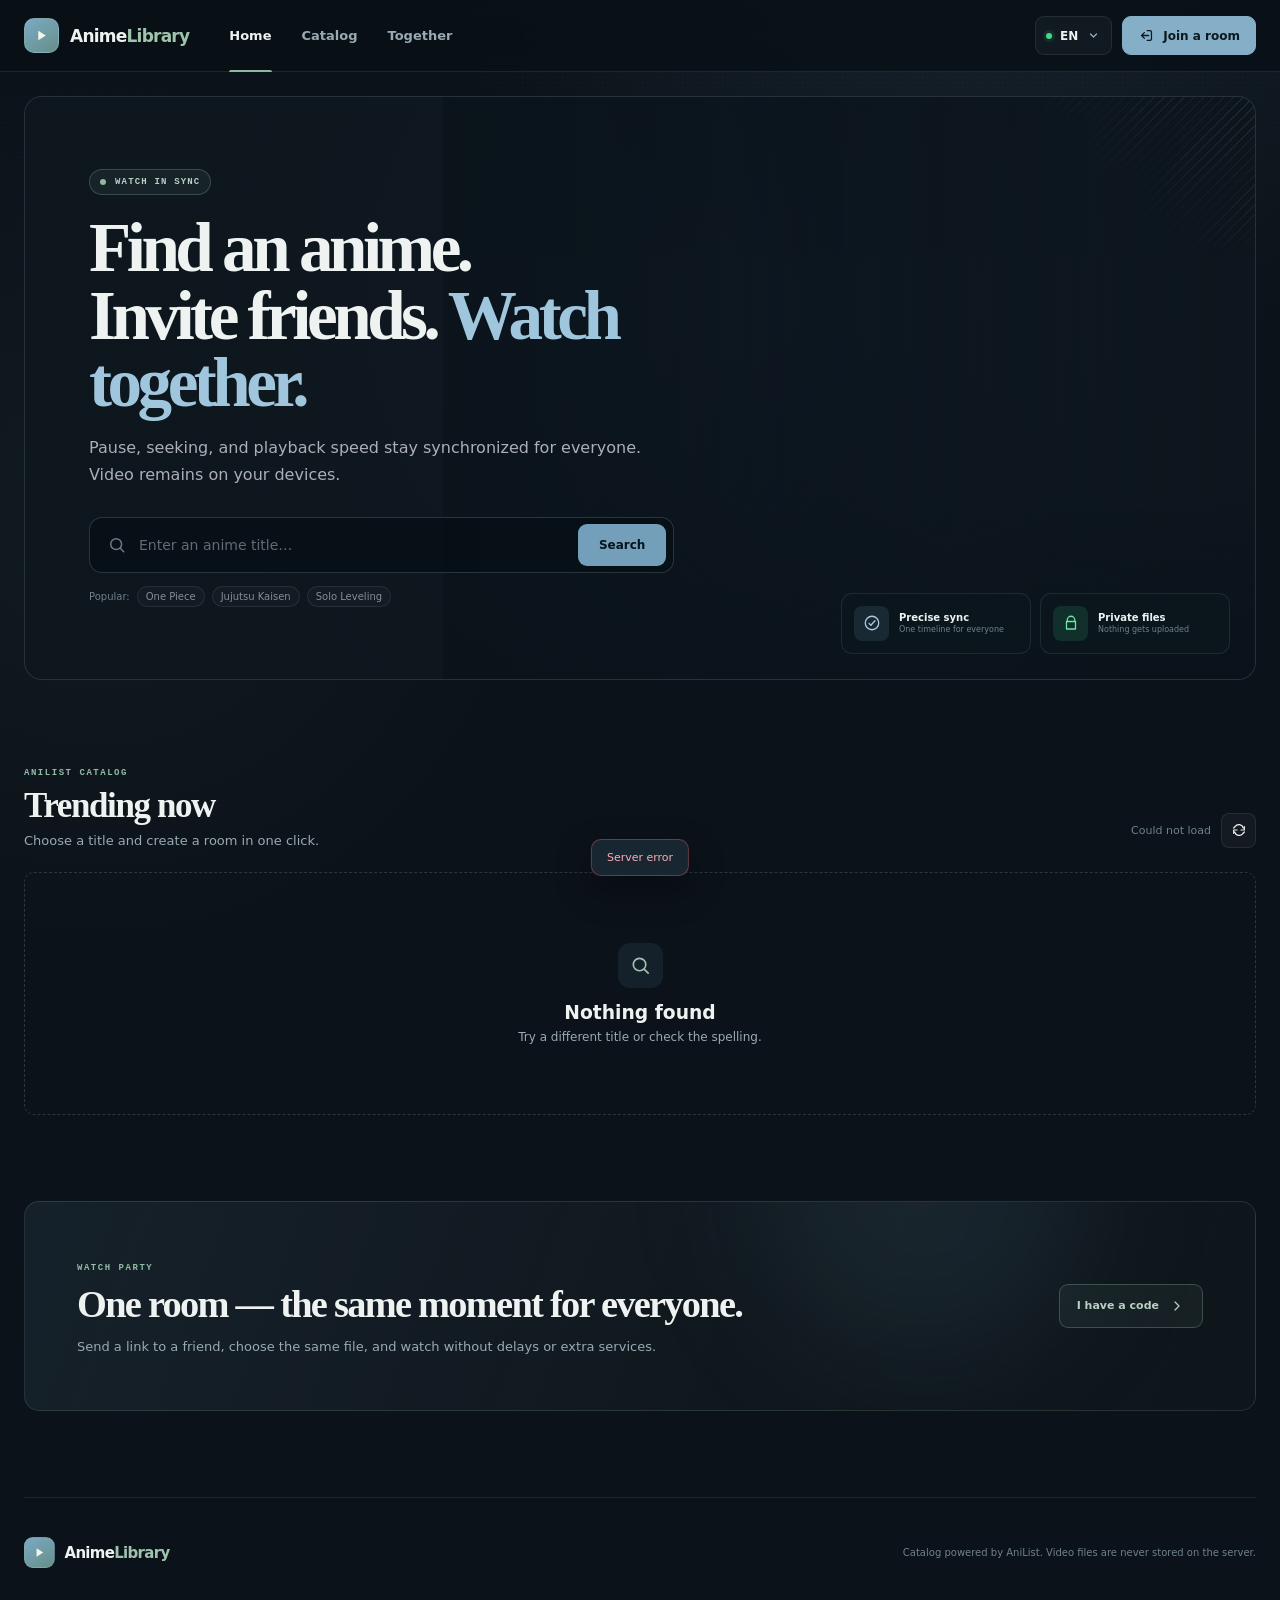
==== templates/index.html @ 529b0cfc "Refactor CSS styles and theme colors in index.html Updated theme colors and adjusted various CSS pro" ====
<!doctype html>
<html lang="uk">
  <head>
    <meta charset="utf-8">
    <meta name="viewport" content="width=device-width, initial-scale=1, viewport-fit=cover">
    <meta name="theme-color" content="#0b1219">
    <meta name="description" content="AnimeLibrary — синхронний перегляд аніме з друзями без завантаження відео на сервер.">
    <title>{{ app_name }}</title>
    <style>
      :root {
        color-scheme: dark;
        --bg: #0b1219;
        --bg-soft: #0e171f;
        --surface: #111c25;
        --surface-2: #172530;
        --surface-3: #1e303b;
        --line: rgba(201, 220, 228, .1);
        --line-strong: rgba(201, 220, 228, .18);
        --text: #eef3f1;
        --muted: #99aab3;
        --muted-2: #6f828d;
        --violet: #79a9c6;
        --violet-light: #8fb8a1;
        --green: #41d98a;
        --yellow: #d8d4ba;
        --red: #ff6675;
        --radius: 10px;
        --shadow: 0 18px 48px rgba(0, 0, 0, .46);
        font-family: Inter, ui-sans-serif, system-ui, -apple-system, BlinkMacSystemFont, "Segoe UI", sans-serif;
      }

      * { box-sizing: border-box; }
      html { scroll-behavior: smooth; }
      body {
        margin: 0;
        min-width: 320px;
        min-height: 100vh;
        overflow-x: hidden;
        background:
          radial-gradient(circle at 78% -10%, rgba(121, 169, 198, .12), transparent 31rem),
          var(--bg);
        color: var(--text);
        -webkit-font-smoothing: antialiased;
      }
      body.modal-open { overflow: hidden; }
      button, input { font: inherit; }
      button { color: inherit; cursor: pointer; }
      a { color: inherit; }
      svg { display: block; }
      [hidden] { display: none !important; }
      h1, h2, h3, .brand-word { font-family: "Trebuchet MS", "Segoe UI", sans-serif; }
      .section-kicker, .hero-badge, .player-live-label { font-family: ui-monospace, "SFMono-Regular", Consolas, monospace; }

      .page-noise {
        position: fixed;
        inset: 0;
        z-index: -1;
        pointer-events: none;
        opacity: .16;
        background-image: url("data:image/svg+xml,%3Csvg viewBox='0 0 180 180' xmlns='http://www.w3.org/2000/svg'%3E%3Cfilter id='n'%3E%3CfeTurbulence type='fractalNoise' baseFrequency='.95' numOctaves='3' stitchTiles='stitch'/%3E%3C/filter%3E%3Crect width='100%25' height='100%25' filter='url(%23n)' opacity='.12'/%3E%3C/svg%3E");
      }

      .topbar {
        position: sticky;
        top: 0;
        z-index: 50;
        height: 72px;
        border-bottom: 1px solid var(--line);
        background: rgba(7, 8, 9, .78);
        backdrop-filter: blur(24px) saturate(130%);
      }
      .topbar-inner {
        width: min(1440px, calc(100% - 48px));
        height: 100%;
        margin: 0 auto;
        display: flex;
        align-items: center;
        gap: 40px;
      }
      .brand {
        display: inline-flex;
        align-items: center;
        gap: 11px;
        flex: none;
        text-decoration: none;
      }
      .brand-mark {
        width: 35px;
        height: 35px;
        display: grid;
        place-items: center;
        border-radius: 4px 12px 4px 12px;
        background: linear-gradient(145deg, #87b2c9, #5f817c);
        color: var(--yellow);
        box-shadow: 0 7px 0 rgba(45, 79, 91, .3);
      }
      .brand-mark svg { width: 21px; height: 21px; }
      .brand-word { font-size: 17px; font-weight: 800; letter-spacing: -.045em; }
      .brand-word > span { color: var(--yellow); }
      .main-nav { display: flex; align-self: stretch; align-items: center; gap: 30px; }
      .nav-link {
        position: relative;
        height: 100%;
        display: flex;
        align-items: center;
        color: var(--muted);
        font-size: 13px;
        font-weight: 650;
        text-decoration: none;
        transition: color .2s ease;
      }
      .nav-link:hover, .nav-link.active { color: var(--text); }
      .nav-link.active::after {
        content: "";
        position: absolute;
        right: 0;
        bottom: -1px;
        left: 0;
        height: 2px;
        border-radius: 2px 2px 0 0;
        background: var(--yellow);
      }
      .header-actions { margin-left: auto; display: flex; align-items: center; gap: 10px; }
      .language-switcher { position: relative; }
      .language-button, .header-join-button {
        height: 39px;
        display: inline-flex;
        align-items: center;
        justify-content: center;
        gap: 8px;
        border: 1px solid var(--line);
        border-radius: 5px;
        background: rgba(255, 255, 255, .035);
        font-size: 12px;
        font-weight: 700;
        transition: background .2s, border-color .2s, transform .2s;
      }
      .language-button { min-width: 75px; padding: 0 10px; }
      .language-button:hover, .header-join-button:hover { background: rgba(255, 255, 255, .075); border-color: var(--line-strong); }
      .language-button > svg { width: 15px; height: 15px; color: var(--muted); }
      .language-dot { width: 6px; height: 6px; border-radius: 50%; background: var(--green); box-shadow: 0 0 0 3px rgba(65, 217, 138, .1); }
      .header-join-button { padding: 0 15px; background: var(--yellow); color: #211605; border-color: var(--yellow); }
      .header-join-button:hover { background: #e4e0c9; border-color: #e4e0c9; transform: translateY(-1px); }
      .header-join-button svg { width: 17px; height: 17px; }
      .language-menu {
        position: absolute;
        top: calc(100% + 9px);
        right: 0;
        width: 174px;
        padding: 6px;
        border: 1px solid var(--line-strong);
        border-radius: 5px 11px 5px 11px;
        background: rgba(24, 16, 18, .98);
        box-shadow: var(--shadow);
      }
      .language-menu button {
        width: 100%;
        display: flex;
        align-items: center;
        gap: 12px;
        padding: 10px;
        border: 0;
        border-radius: 8px;
        background: transparent;
        color: var(--muted);
        text-align: left;
        font-size: 12px;
      }
      .language-menu button:hover, .language-menu button.active { color: var(--text); background: rgba(255, 255, 255, .06); }
      .language-menu button span { color: var(--yellow); font-size: 10px; font-weight: 850; letter-spacing: .08em; }

      .home-main { width: min(1440px, calc(100% - 48px)); margin: 0 auto; }
      .hero-panel {
        position: relative;
        min-height: 540px;
        margin-top: 24px;
        overflow: hidden;
        display: flex;
        align-items: center;
        border: 1px solid var(--line);
        border-radius: 6px 24px 6px 24px;
        background: #101a23;
        box-shadow: none;
      }
      .hero-backdrop {
        position: absolute;
        inset: 0 0 0 34%;
        background: linear-gradient(90deg, #151011, transparent), center 28% / cover no-repeat;
        opacity: .72;
        filter: saturate(.92) contrast(1.05);
        transition: background-image .5s ease;
      }
      .hero-backdrop::after {
        content: "";
        position: absolute;
        inset: 0;
        background: linear-gradient(90deg, #101a23 0, rgba(16, 26, 35, .62) 28%, rgba(16, 26, 35, .06) 72%), linear-gradient(0deg, #101a23 0, transparent 30%);
      }
      .hero-shade { position: absolute; inset: 0; background: radial-gradient(circle at 58% 35%, transparent, rgba(5, 5, 8, .2) 68%); }
      .hero-content { position: relative; z-index: 2; width: min(735px, 58%); padding: 72px clamp(32px, 5vw, 72px); }
      .hero-badge {
        width: fit-content;
        display: flex;
        align-items: center;
        gap: 9px;
        padding: 7px 10px;
        border: 1px solid rgba(121, 169, 198, .34);
        border-radius: 999px;
        background: rgba(121, 169, 198, .1);
        color: #b7d2de;
        text-transform: uppercase;
        letter-spacing: .13em;
        font-size: 9px;
        font-weight: 800;
      }
      .pulse-dot { width: 6px; height: 6px; border-radius: 1px; background: var(--yellow); box-shadow: none; }
      .hero-content h1 {
        margin: 19px 0 18px;
        max-width: 740px;
        font-size: clamp(43px, 5.4vw, 77px);
        line-height: .98;
        letter-spacing: -.065em;
      }
      .hero-content h1 span { color: var(--yellow); }
      .hero-content > p { max-width: 620px; margin: 0 0 29px; color: #acaeb8; font-size: 16px; line-height: 1.65; }
      .hero-search {
        max-width: 650px;
        height: 56px;
        display: flex;
        align-items: center;
        gap: 12px;
        padding: 6px 7px 6px 17px;
        border: 1px solid var(--line-strong);
        border-radius: 3px 12px 3px 12px;
        background: rgba(7, 8, 11, .9);
        box-shadow: none;
      }
      .hero-search > svg { flex: none; width: 20px; height: 20px; color: #747782; }
      .hero-search input {
        flex: 1;
        min-width: 0;
        height: 100%;
        padding: 0;
        border: 0;
        outline: none;
        background: transparent;
        color: var(--text);
        font-size: 14px;
      }
      .hero-search input::placeholder { color: #666973; }
      .search-submit {
        height: 42px;
        flex: none;
        padding: 0 21px;
        border: 0;
        border-radius: 4px 9px 4px 9px;
        background: var(--violet);
        font-size: 12px;
        font-weight: 800;
        transition: background .2s, transform .2s;
      }
      .search-submit:hover { background: #8bb5cc; transform: translateY(-1px); }
      .quick-searches { display: flex; flex-wrap: wrap; align-items: center; gap: 7px; margin-top: 13px; color: var(--muted-2); font-size: 10px; }
      .quick-searches button { padding: 4px 8px; border: 1px solid var(--line); border-radius: 999px; background: rgba(255, 255, 255, .025); color: #898c97; font-size: 10px; }
      .quick-searches button:hover { border-color: rgba(143, 184, 161, .45); color: var(--yellow); }
      .hero-metrics {
        position: absolute;
        right: 25px;
        bottom: 25px;
        z-index: 3;
        display: flex;
        gap: 9px;
      }
      .metric-card {
        width: 190px;
        display: grid;
        grid-template-columns: 35px 1fr;
        column-gap: 10px;
        padding: 12px;
        border: 1px solid var(--line);
        border-radius: 4px 10px 4px 10px;
        background: rgba(12, 13, 17, .82);
        backdrop-filter: blur(18px);
      }
      .metric-icon { grid-row: 1 / 3; width: 35px; height: 35px; display: grid; place-items: center; border-radius: 10px; }
      .metric-icon svg { width: 18px; height: 18px; }
      .metric-icon.violet { color: #b7d2de; background: rgba(121, 169, 198, .14); }
      .metric-icon.green { color: #6ee7a7; background: rgba(65, 217, 138, .13); }
      .metric-card strong { align-self: end; font-size: 10px; }
      .metric-card small { align-self: start; margin-top: 2px; color: var(--muted-2); font-size: 8px; }

      .catalog-section { padding: 80px 0 86px; }
      .section-heading { display: flex; align-items: flex-end; justify-content: space-between; gap: 24px; margin-bottom: 24px; }
      .section-kicker { color: var(--yellow); text-transform: uppercase; letter-spacing: .17em; font-size: 9px; font-weight: 900; }
      .section-heading h2 { margin: 7px 0 7px; font-size: clamp(26px, 3vw, 35px); letter-spacing: -.04em; }
      .section-heading p { margin: 0; color: var(--muted); font-size: 13px; }
      .catalog-meta { display: flex; align-items: center; gap: 10px; }
      .catalog-status { color: var(--muted-2); font-size: 11px; }
      .catalog-refresh, .copy-button, .modal-close {
        display: grid;
        place-items: center;
        border: 1px solid var(--line);
        background: rgba(255, 255, 255, .035);
        transition: background .2s, border-color .2s;
      }
      .catalog-refresh { width: 35px; height: 35px; border-radius: 3px 9px 3px 9px; }
      .catalog-refresh:hover, .copy-button:hover, .modal-close:hover { background: rgba(255, 255, 255, .08); border-color: var(--line-strong); }
      .catalog-refresh svg { width: 16px; height: 16px; }
      .catalog-refresh.loading svg { animation: spin .8s linear infinite; }
      @keyframes spin { to { transform: rotate(360deg); } }

      .anime-list { display: grid; gap: 9px; }
      .anime-card {
        min-width: 0;
        min-height: 116px;
        display: grid;
        grid-template-columns: 70px minmax(0, 1fr) auto;
        align-items: center;
        gap: 16px;
        padding: 9px 12px 9px 9px;
        border: 1px solid var(--line);
        border-radius: 5px 13px 5px 13px;
        background: linear-gradient(100deg, rgba(255, 255, 255, .035), rgba(255, 255, 255, .016));
        transition: transform .2s, border-color .2s, background .2s;
      }
      .anime-card:hover { transform: translateX(3px); border-color: rgba(121, 169, 198, .42); background: linear-gradient(100deg, rgba(121, 169, 198, .075), rgba(143, 184, 161, .018)); box-shadow: inset 3px 0 0 var(--violet); }
      .anime-poster { width: 70px; height: 98px; border-radius: 3px 9px 3px 9px; object-fit: cover; background: var(--surface-2); box-shadow: 0 5px 12px rgba(0, 0, 0, .28); }
      .anime-card-main { min-width: 0; }
      .anime-title-row { display: flex; align-items: center; gap: 9px; min-width: 0; }
      .anime-title-row h3 { min-width: 0; margin: 0; overflow: hidden; color: #f1f1f4; text-overflow: ellipsis; white-space: nowrap; font-size: 14px; letter-spacing: -.02em; }
      .score-badge {
        flex: none;
        display: inline-flex;
        align-items: center;
        gap: 4px;
        padding: 4px 7px;
        border-radius: 6px;
        background: var(--yellow);
        color: #161307;
        font-size: 9px;
        font-weight: 900;
      }
      .score-badge svg { width: 9px; height: 9px; fill: currentColor; }
      .anime-native-title { margin: 4px 0 8px; overflow: hidden; color: var(--muted-2); text-overflow: ellipsis; white-space: nowrap; font-size: 10px; }
      .anime-tags { display: flex; flex-wrap: wrap; align-items: center; gap: 5px; }
      .anime-chip { padding: 4px 7px; border: 1px solid var(--line); border-radius: 6px; color: #a8aab3; background: rgba(255, 255, 255, .025); font-size: 9px; }
      .anime-status { display: inline-flex; align-items: center; gap: 5px; margin-right: 3px; font-size: 9px; font-weight: 700; }
      .anime-status::before { content: ""; width: 5px; height: 5px; border-radius: 50%; background: currentColor; box-shadow: 0 0 0 3px currentColor; opacity: .78; }
      .anime-status.finished { color: var(--green); }
      .anime-status.airing { color: #ad7cff; }
      .anime-status.upcoming { color: #69a8ff; }
      .anime-card-side { display: flex; flex-direction: column; align-items: flex-end; gap: 10px; padding-right: 5px; }
      .anime-meta { color: var(--muted-2); font-size: 10px; white-space: nowrap; }
      .create-room-button {
        min-width: 143px;
        height: 37px;
        display: inline-flex;
        align-items: center;
        justify-content: center;
        gap: 7px;
        padding: 0 14px;
        border: 1px solid rgba(121, 169, 198, .35);
        border-radius: 3px 8px 3px 8px;
        background: rgba(121, 169, 198, .1);
        color: #b7d2de;
        font-size: 10px;
        font-weight: 750;
        transition: background .2s, transform .2s;
      }
      .create-room-button:hover { background: var(--violet); color: #fff; transform: translateY(-1px); }
      .create-room-button svg { width: 14px; height: 14px; }
      .skeleton { pointer-events: none; overflow: hidden; position: relative; }
      .skeleton::after { content: ""; position: absolute; inset: 0; transform: translateX(-100%); background: linear-gradient(90deg, transparent, rgba(255, 255, 255, .05), transparent); animation: shimmer 1.4s infinite; }
      .skeleton-poster { width: 70px; height: 98px; border-radius: 9px; background: var(--surface-3); }
      .skeleton-lines { display: grid; gap: 10px; }
      .skeleton-line { width: 50%; height: 9px; border-radius: 4px; background: var(--surface-3); }
      .skeleton-line.short { width: 28%; }
      @keyframes shimmer { 100% { transform: translateX(100%); } }
      .catalog-empty { padding: 70px 20px; border: 1px dashed var(--line-strong); border-radius: var(--radius); text-align: center; }
      .empty-icon { width: 45px; height: 45px; margin: 0 auto 14px; display: grid; place-items: center; border-radius: 4px 13px 4px 13px; background: rgba(121, 169, 198, .12); color: var(--yellow); }
      .empty-icon svg { width: 23px; height: 23px; }
      .catalog-empty h3 { margin: 0 0 7px; }
      .catalog-empty p { margin: 0; color: var(--muted); font-size: 12px; }

      .together-banner {
        position: relative;
        min-height: 210px;
        overflow: hidden;
        display: flex;
        align-items: center;
        gap: 40px;
        margin-bottom: 86px;
        padding: 42px 52px;
        border: 1px solid rgba(121, 169, 198, .25);
        border-radius: 5px 22px 5px 22px;
        background: linear-gradient(110deg, rgba(121, 169, 198, .16), rgba(121, 169, 198, .025) 50%, rgba(143, 184, 161, .035));
      }
      .together-orb { position: absolute; width: 320px; height: 320px; right: 14%; top: -170px; border-radius: 50%; background: rgba(121, 169, 198, .13); filter: blur(70px); }
      .together-copy { position: relative; z-index: 1; max-width: 730px; }
      .together-copy h2 { margin: 8px 0 10px; font-size: clamp(26px, 3vw, 39px); letter-spacing: -.045em; }
      .together-copy p { margin: 0; color: var(--muted); font-size: 13px; line-height: 1.65; }
      .secondary-cta {
        position: relative;
        z-index: 1;
        height: 44px;
        margin-left: auto;
        display: inline-flex;
        align-items: center;
        gap: 10px;
        padding: 0 17px;
        border: 1px solid var(--line-strong);
        border-color: rgba(143, 184, 161, .38);
        border-radius: 3px 10px 3px 10px;
        background: rgba(143, 184, 161, .07);
        color: #b9d1c2;
        font-size: 11px;
        font-weight: 750;
      }
      .secondary-cta:hover { background: rgba(143, 184, 161, .13); }
      .secondary-cta svg { width: 16px; height: 16px; }
      .site-footer {
        width: min(1440px, calc(100% - 48px));
        min-height: 110px;
        margin: 0 auto;
        display: flex;
        align-items: center;
        gap: 24px;
        border-top: 1px solid var(--line);
      }
      .footer-brand { transform: scale(.88); transform-origin: left center; }
      .site-footer p { margin-left: auto; color: var(--muted-2); font-size: 10px; }

      .modal-backdrop {
        position: fixed;
        inset: 0;
        z-index: 100;
        display: grid;
        place-items: center;
        padding: 20px;
        background: rgba(2, 3, 5, .76);
        backdrop-filter: blur(15px);
        animation: fade-in .18s ease;
      }
      .modal-card {
        position: relative;
        width: min(530px, 100%);
        max-height: calc(100vh - 40px);
        overflow-y: auto;
        padding: 26px;
        border: 1px solid var(--line-strong);
        border-radius: 5px 18px 5px 18px;
        background: linear-gradient(145deg, #17242e, #0d171f);
        box-shadow: var(--shadow);
        animation: rise-in .2s ease;
      }
      .modal-card-small { width: min(430px, 100%); text-align: center; }
      @keyframes fade-in { from { opacity: 0; } }
      @keyframes rise-in { from { opacity: 0; transform: translateY(12px) scale(.98); } }
      .modal-close { position: absolute; top: 15px; right: 15px; z-index: 2; width: 31px; height: 31px; border-radius: 9px; color: var(--muted); font-size: 18px; }
      .modal-anime-preview { display: grid; grid-template-columns: 64px 1fr; align-items: center; gap: 15px; padding-right: 28px; }
      .modal-anime-preview img { width: 64px; height: 88px; border-radius: 9px; object-fit: cover; background: var(--surface-3); }
      .modal-anime-preview h2, .modal-card-small h2 { margin: 7px 0 5px; font-size: 22px; letter-spacing: -.035em; }
      .modal-anime-preview p, .modal-card-small > p { margin: 0; color: var(--muted); font-size: 11px; line-height: 1.6; }
      .modal-form { display: grid; gap: 14px; margin-top: 21px; text-align: left; }
      .modal-form label:not(.toggle-row) { display: grid; gap: 7px; color: #c5c6cc; font-size: 10px; font-weight: 700; }
      .modal-form input {
        width: 100%;
        height: 45px;
        min-width: 0;
        padding: 0 13px;
        border: 1px solid var(--line);
        border-radius: 10px;
        outline: 0;
        background: #0b141b;
        color: var(--text);
        font-size: 12px;
      }
      .modal-form input:focus { border-color: rgba(121, 169, 198, .7); box-shadow: 0 0 0 2px rgba(121, 169, 198, .12); }
      .toggle-row { position: relative; display: flex; align-items: center; gap: 15px; padding: 13px; border: 1px solid var(--line); border-radius: 11px; background: rgba(255, 255, 255, .02); }
      .toggle-row > span:first-child { display: grid; gap: 3px; margin-right: auto; }
      .toggle-row strong { font-size: 11px; }
      .toggle-row small { color: var(--muted-2); font-size: 9px; font-weight: 400; }
      .toggle-row input { position: absolute; opacity: 0; pointer-events: none; }
      .toggle-track { position: relative; flex: none; width: 38px; height: 22px; border-radius: 999px; background: #2a2c34; transition: background .2s; }
      .toggle-track::after { content: ""; position: absolute; top: 3px; left: 3px; width: 16px; height: 16px; border-radius: 50%; background: white; transition: transform .2s; }
      .toggle-row input:checked + .toggle-track { background: var(--violet); }
      .toggle-row input:checked + .toggle-track::after { transform: translateX(16px); }
      .modal-primary {
        height: 46px;
        display: inline-flex;
        align-items: center;
        justify-content: center;
        gap: 9px;
        border: 0;
        border-radius: 10px;
        background: var(--violet);
        color: #fff;
        font-size: 11px;
        font-weight: 800;
        transition: background .2s, transform .2s;
      }
      .modal-primary:hover { background: #8bb5cc; transform: translateY(-1px); }
      .modal-primary:disabled { cursor: wait; opacity: .6; transform: none; }
      .modal-primary svg { width: 15px; height: 15px; }
      .modal-room-icon { width: 49px; height: 49px; margin: 2px auto 14px; display: grid; place-items: center; border-radius: 4px 14px 4px 14px; background: rgba(121, 169, 198, .14); color: var(--yellow); }
      .modal-room-icon svg { width: 24px; height: 24px; }
      .code-input { text-align: center; letter-spacing: .18em; text-transform: uppercase; font-weight: 800; }

      /* Room */
      .room-page { background: radial-gradient(circle at 18% 14%, rgba(121, 169, 198, .09), transparent 28rem), var(--bg); }
      .room-topbar .topbar-inner { position: relative; }
      .room-back-link { display: inline-flex; align-items: center; gap: 7px; color: var(--muted); text-decoration: none; font-size: 11px; font-weight: 650; }
      .room-back-link:hover { color: var(--text); }
      .room-back-link svg { width: 15px; height: 15px; }
      .room-header-actions { gap: 8px; }
      .room-code-box { height: 39px; display: flex; align-items: center; gap: 10px; padding: 0 5px 0 12px; border: 1px solid var(--line); border-radius: 10px; background: rgba(255, 255, 255, .035); }
      .room-code-box > span { color: var(--muted-2); font-size: 9px; }
      .room-code-box strong { font-size: 11px; letter-spacing: .17em; }
      .copy-button { width: 29px; height: 29px; border-radius: 7px; color: var(--muted); }
      .copy-button svg { width: 14px; height: 14px; }
      .room-main {
        width: min(1440px, calc(100% - 48px));
        min-height: calc(100vh - 72px);
        margin: 0 auto;
        display: grid;
        grid-template-columns: minmax(0, 1fr) 350px;
        gap: 18px;
        padding: 22px 0 30px;
      }
      .watch-stage { min-width: 0; }
      .player-card { overflow: hidden; border: 1px solid var(--line); border-radius: 4px 15px 4px 15px; background: #091017; box-shadow: none; }
      .player-topline { height: 43px; display: flex; align-items: center; justify-content: space-between; padding: 0 13px 0 16px; border-bottom: 1px solid var(--line); }
      .player-live-label { display: flex; align-items: center; gap: 8px; color: #b3b5bd; text-transform: uppercase; letter-spacing: .14em; font-size: 8px; font-weight: 800; }
      .player-live-label > span:first-child { width: 6px; height: 6px; border-radius: 1px; background: var(--yellow); box-shadow: none; }
      .connection-badge { display: inline-flex; align-items: center; gap: 6px; padding: 6px 8px; border: 1px solid var(--line); border-radius: 999px; color: var(--muted-2); font-size: 8px; }
      .connection-badge::before { content: ""; width: 5px; height: 5px; border-radius: 50%; background: currentColor; }
      .connection-badge.connected { color: var(--green); border-color: rgba(65, 217, 138, .18); background: rgba(65, 217, 138, .06); }
      .connection-badge.error { color: var(--red); }
      .player-shell { position: relative; aspect-ratio: 16 / 9; background: #030304; }
      .player-shell video { width: 100%; height: 100%; display: block; background: #030304; }
      .file-drop {
        position: absolute;
        inset: 0;
        display: flex;
        flex-direction: column;
        align-items: center;
        justify-content: center;
        gap: 8px;
        padding: 24px;
        background: radial-gradient(circle at 50% 46%, rgba(121, 169, 198, .12), transparent 34%), linear-gradient(135deg, rgba(143, 184, 161, .018), transparent);
        color: var(--muted);
        text-align: center;
        cursor: pointer;
      }
      .file-drop:hover .upload-orb { transform: translateY(-3px); background: rgba(121, 169, 198, .23); }
      .file-drop > strong { color: var(--text); font-size: 16px; letter-spacing: -.02em; }
      .file-drop > span:not(.upload-orb):not(.file-privacy) { max-width: 430px; font-size: 10px; line-height: 1.5; }
      .file-drop input { display: none; }
      .file-drop.hidden { display: none; }
      .upload-orb { width: 55px; height: 55px; margin-bottom: 5px; display: grid; place-items: center; border: 1px solid rgba(121, 169, 198, .33); border-radius: 4px 16px 4px 16px; background: rgba(121, 169, 198, .13); color: var(--yellow); transition: .2s; }
      .upload-orb svg { width: 25px; height: 25px; }
      .file-privacy { display: inline-flex; align-items: center; gap: 6px; margin-top: 4px; color: var(--green); font-size: 8px; font-weight: 650; }
      .file-privacy > span:first-child { width: 5px; height: 5px; border-radius: 50%; background: var(--green); }
      .watch-info-card { min-height: 99px; display: flex; align-items: center; gap: 26px; margin-top: 12px; padding: 18px 20px; border: 1px solid var(--line); border-radius: 15px; background: linear-gradient(100deg, rgba(255, 255, 255, .035), rgba(255, 255, 255, .018)); }
      .watch-title-block { min-width: 0; }
      .watch-title-block h1 { margin: 6px 0 0; overflow: hidden; text-overflow: ellipsis; white-space: nowrap; font-size: clamp(19px, 2.6vw, 30px); letter-spacing: -.04em; }
      .sync-pill { margin-left: auto; display: flex; align-items: center; gap: 10px; flex: none; padding: 10px 12px; border: 1px solid rgba(65, 217, 138, .15); border-radius: 11px; background: rgba(65, 217, 138, .055); }
      .sync-icon { width: 30px; height: 30px; display: grid; place-items: center; border-radius: 9px; background: rgba(65, 217, 138, .12); color: var(--green); }
      .sync-icon svg { width: 16px; height: 16px; }
      .sync-pill > span:last-child { display: grid; gap: 2px; }
      .sync-pill strong { font-size: 9px; }
      .sync-pill small { color: var(--muted-2); font-size: 7px; }
      .file-notice { min-height: 42px; margin-top: 9px; display: flex; align-items: center; gap: 9px; padding: 9px 13px; border: 1px solid var(--line); border-radius: 11px; background: rgba(255, 255, 255, .02); color: var(--muted); font-size: 9px; }
      .file-notice svg { width: 15px; height: 15px; flex: none; color: var(--yellow); }
      .file-notice.error { color: #ff9aa4; border-color: rgba(255, 102, 117, .22); background: rgba(255, 102, 117, .05); }
      .file-notice.success { color: #83e9b1; border-color: rgba(65, 217, 138, .2); background: rgba(65, 217, 138, .05); }
      .chat-panel { min-height: 0; max-height: calc(100vh - 124px); display: flex; flex-direction: column; overflow: hidden; border: 1px solid var(--line); border-radius: 4px 15px 4px 15px; background: linear-gradient(150deg, #121e27, #0d171f); }
      .chat-heading { height: 72px; flex: none; display: flex; align-items: center; justify-content: space-between; padding: 0 17px; border-bottom: 1px solid var(--line); }
      .chat-heading h2 { margin: 5px 0 0; font-size: 16px; letter-spacing: -.025em; }
      .online-pill { display: inline-flex; align-items: center; gap: 6px; padding: 5px 8px; border-radius: 999px; background: rgba(65, 217, 138, .065); color: var(--green); font-size: 8px; font-weight: 700; }
      .online-pill > span:first-child { width: 5px; height: 5px; border-radius: 50%; background: currentColor; }
      .chat-messages { flex: 1; min-height: 260px; overflow-y: auto; padding: 17px; scrollbar-width: thin; scrollbar-color: var(--surface-3) transparent; }
      .chat-message { display: flex; flex-direction: column; align-items: flex-start; gap: 4px; margin-bottom: 15px; font-size: 11px; line-height: 1.5; }
      .chat-message strong { color: var(--violet-light); font-size: 9px; letter-spacing: .01em; }
      .chat-message > span { max-width: 90%; padding: 8px 10px; border-radius: 4px 10px 10px 10px; background: rgba(255, 255, 255, .045); overflow-wrap: anywhere; }
      .chat-message.own { align-items: flex-end; }
      .chat-message.own strong { color: var(--green); }
      .chat-message.own > span { border-radius: 10px 3px 10px 3px; background: rgba(121, 169, 198, .14); }
      .chat-message.system-message { display: block; color: var(--muted-2); text-align: center; font-size: 8px; }
      .chat-message.system-message > span { max-width: 100%; padding: 5px 8px; border-radius: 999px; background: rgba(255, 255, 255, .025); }
      .chat-form { flex: none; display: flex; gap: 7px; padding: 10px; border-top: 1px solid var(--line); }
      .chat-form input { flex: 1; min-width: 0; height: 39px; padding: 0 11px; border: 1px solid var(--line); border-radius: 3px 8px 3px 8px; outline: 0; background: #0b141b; color: var(--text); font-size: 10px; }
      .chat-form input:focus { border-color: rgba(121, 169, 198, .55); }
      .chat-send-button { width: 39px; height: 39px; flex: none; display: grid; place-items: center; border: 0; border-radius: 9px; background: var(--violet); }
      .chat-send-button:hover { background: #8bb5cc; }
      .chat-send-button svg { width: 17px; height: 17px; }
      .chat-privacy { height: 32px; flex: none; display: flex; align-items: center; justify-content: center; gap: 6px; border-top: 1px solid var(--line); color: var(--muted-2); font-size: 7px; }
      .chat-privacy svg { width: 11px; height: 11px; }

      .toast { position: fixed; left: 50%; bottom: 24px; z-index: 200; max-width: min(460px, calc(100% - 30px)); padding: 11px 15px; border: 1px solid var(--line-strong); border-radius: 3px 10px 3px 10px; background: #172630; color: var(--text); box-shadow: 0 14px 36px rgba(0, 0, 0, .4); opacity: 0; transform: translate(-50%, 14px); pointer-events: none; transition: opacity .2s, transform .2s; font-size: 11px; }
      .toast.visible { opacity: 1; transform: translate(-50%, 0); }
      .toast[data-type="error"] { color: #ffadb5; border-color: rgba(255, 102, 117, .35); }
      .toast[data-type="success"] { color: #92efbc; border-color: rgba(65, 217, 138, .3); }

      /* Moonlit manga theme: mist blue, sage green, paper-white details. */
      body {
        background:
          radial-gradient(circle at 76% -8%, rgba(121, 169, 198, .12), transparent 34rem),
          radial-gradient(circle at 8% 32%, rgba(143, 184, 161, .055), transparent 28rem),
          var(--bg);
      }
      .page-noise {
        opacity: .2;
        background-image: radial-gradient(circle, rgba(215, 229, 232, .18) 0 .7px, transparent .8px);
        background-size: 5px 5px;
        -webkit-mask-image: linear-gradient(to bottom, black, transparent 78%);
        mask-image: linear-gradient(to bottom, black, transparent 78%);
      }
      h1, h2, h3, .brand-word { font-family: Inter, ui-sans-serif, system-ui, -apple-system, "Segoe UI", sans-serif; }
      .hero-content h1, .section-heading h2, .together-copy h2, .watch-title-block h1, .modal-card h2 {
        font-family: "Palatino Linotype", "Book Antiqua", Georgia, serif;
        font-weight: 700;
      }
      .topbar { background: rgba(9, 16, 23, .82); }
      .brand-mark {
        border: 1px solid rgba(205, 225, 231, .2);
        border-radius: 10px;
        background: linear-gradient(145deg, #7baac5, #668f88);
        color: #f4f5e9;
        box-shadow: none;
      }
      .brand-word > span, .language-menu button span { color: #9fc4ad; }
      .nav-link.active::after { background: #8fb8a1; }
      .language-button, .header-join-button { border-radius: 9px; }
      .language-menu {
        border-radius: 12px;
        background: rgba(15, 26, 35, .98);
        box-shadow: 0 14px 36px rgba(0, 0, 0, .28);
      }
      .header-join-button { background: #85afc7; color: #0b1820; border-color: #85afc7; }
      .header-join-button:hover { background: #9bc1d5; border-color: #9bc1d5; }
      .hero-panel {
        border-color: rgba(194, 215, 223, .12);
        border-radius: 18px;
        background: #101a23;
        box-shadow: none;
      }
      .hero-panel::before {
        content: "";
        position: absolute;
        top: 0;
        right: 0;
        z-index: 1;
        width: 210px;
        height: 150px;
        pointer-events: none;
        opacity: .09;
        background: repeating-linear-gradient(135deg, #d9e6e8 0 1px, transparent 1px 7px);
        -webkit-mask-image: linear-gradient(225deg, black, transparent 72%);
        mask-image: linear-gradient(225deg, black, transparent 72%);
      }
      .hero-backdrop { background: linear-gradient(90deg, #101a23, transparent), center 28% / cover no-repeat; }
      .hero-backdrop::after {
        background: linear-gradient(90deg, #101a23 0, rgba(16, 26, 35, .62) 30%, rgba(16, 26, 35, .08) 75%), linear-gradient(0deg, #101a23 0, transparent 32%);
      }
      .hero-badge { border-color: rgba(143, 184, 161, .28); background: rgba(143, 184, 161, .08); color: #b8d2c1; }
      .pulse-dot { border-radius: 50%; background: #8fb8a1; }
      .hero-content h1 span { color: #9fc6dc; }
      .hero-search {
        border-color: rgba(191, 215, 224, .18);
        border-radius: 13px;
        background: rgba(8, 16, 23, .86);
        box-shadow: none;
      }
      .search-submit, .modal-primary, .chat-send-button { border-radius: 9px; background: #739fba; color: #07131a; }
      .search-submit:hover, .modal-primary:hover, .chat-send-button:hover { background: #8bb5cc; }
      .quick-searches button:hover { border-color: rgba(143, 184, 161, .42); color: #a9c9b5; }
      .metric-card { border-radius: 11px; background: rgba(12, 22, 30, .82); }
      .metric-icon { border-radius: 8px; }
      .metric-icon.violet { color: #a9cede; background: rgba(121, 169, 198, .13); }
      .section-kicker { color: #91bca3; }
      .catalog-refresh { border-radius: 8px; }
      .anime-card {
        position: relative;
        border-radius: 9px;
        background: linear-gradient(100deg, rgba(177, 207, 218, .04), rgba(143, 184, 161, .014));
      }
      .anime-card:hover {
        border-color: rgba(121, 169, 198, .32);
        background: linear-gradient(100deg, rgba(121, 169, 198, .075), rgba(143, 184, 161, .025));
        box-shadow: inset 2px 0 0 #8fb8a1;
      }
      .anime-poster { border-radius: 7px; box-shadow: 0 5px 14px rgba(0, 0, 0, .22); }
      .score-badge { border-radius: 5px; background: #d8d4ba; color: #24302d; }
      .anime-chip { border-radius: 5px; background: rgba(195, 216, 223, .025); }
      .create-room-button {
        border-color: rgba(121, 169, 198, .28);
        border-radius: 7px;
        background: rgba(121, 169, 198, .08);
        color: #b6d3e1;
      }
      .create-room-button:hover { background: #739fba; color: #07131a; }
      .empty-icon { border-radius: 12px; background: rgba(121, 169, 198, .1); color: #9fc4ad; }
      .together-banner {
        border-color: rgba(143, 184, 161, .18);
        border-radius: 15px;
        background: linear-gradient(110deg, rgba(121, 169, 198, .1), rgba(143, 184, 161, .04) 58%, rgba(216, 212, 186, .018));
      }
      .together-orb { background: rgba(121, 169, 198, .1); }
      .secondary-cta {
        border-color: rgba(143, 184, 161, .3);
        border-radius: 9px;
        background: rgba(143, 184, 161, .07);
        color: #b9d1c2;
      }
      .secondary-cta:hover { background: rgba(143, 184, 161, .12); }
      .modal-card {
        border-radius: 16px;
        background: linear-gradient(145deg, #17242e, #0d171f);
        box-shadow: 0 22px 58px rgba(0, 0, 0, .34);
      }
      .modal-form input { border-radius: 8px; background: #0b141b; }
      .modal-form input:focus { border-color: rgba(121, 169, 198, .58); box-shadow: 0 0 0 2px rgba(121, 169, 198, .09); }
      .toggle-row { border-radius: 10px; }
      .toggle-row input:checked + .toggle-track { background: #719a88; }
      .modal-room-icon { border-radius: 13px; background: rgba(121, 169, 198, .1); color: #9fc4ad; }
      .room-page { background: radial-gradient(circle at 18% 14%, rgba(121, 169, 198, .075), transparent 29rem), var(--bg); }
      .room-code-box { border-radius: 9px; }
      .player-card { border-radius: 13px; background: #091017; box-shadow: none; }
      .player-live-label > span:first-child { border-radius: 50%; background: #8fb8a1; }
      .file-drop {
        background: radial-gradient(circle at 50% 46%, rgba(121, 169, 198, .11), transparent 36%), linear-gradient(135deg, rgba(143, 184, 161, .018), transparent);
      }
      .file-drop:hover .upload-orb { background: rgba(121, 169, 198, .17); }
      .upload-orb { border-color: rgba(121, 169, 198, .24); border-radius: 14px; background: rgba(121, 169, 198, .1); color: #9fc4ad; }
      .watch-info-card { border-radius: 12px; background: linear-gradient(100deg, rgba(177, 207, 218, .035), rgba(143, 184, 161, .015)); }
      .file-notice { border-radius: 9px; }
      .file-notice svg { color: #8fb8a1; }
      .chat-panel { border-radius: 13px; background: linear-gradient(150deg, #121e27, #0b141b); }
      .chat-message strong { color: #9fc4ad; }
      .chat-message.own > span { border-radius: 10px 4px 10px 10px; background: rgba(121, 169, 198, .11); }
      .chat-form input { border-radius: 8px; background: #091219; }
      .chat-form input:focus { border-color: rgba(121, 169, 198, .45); }
      .toast { border-radius: 10px; background: #172630; box-shadow: 0 14px 34px rgba(0, 0, 0, .34); }

      @media (max-width: 1050px) {
        .main-nav { display: none; }
        .hero-content { width: 70%; }
        .hero-backdrop { left: 28%; }
        .room-main { grid-template-columns: minmax(0, 1fr) 310px; }
        .sync-pill { display: none; }
      }

      @media (max-width: 820px) {
        .topbar-inner, .home-main, .room-main, .site-footer { width: min(100% - 28px, 1440px); }
        .hero-panel { min-height: 570px; }
        .hero-backdrop { inset: 0; opacity: .36; }
        .hero-backdrop::after { background: linear-gradient(90deg, rgba(16, 26, 35, .97), rgba(16, 26, 35, .58)), linear-gradient(0deg, #101a23 0, transparent 44%); }
        .hero-content { width: 100%; }
        .hero-metrics { display: none; }
        .room-main { display: flex; flex-direction: column; }
        .chat-panel { min-height: 500px; max-height: 600px; }
        .room-back-link { display: none; }
      }

      @media (max-width: 620px) {
        .topbar { height: 64px; }
        .topbar-inner { gap: 12px; }
        .brand-word { display: none; }
        .brand-mark { width: 33px; height: 33px; }
        .language-button { min-width: 62px; }
        .header-join-button { width: 39px; padding: 0; }
        .header-join-button span { display: none; }
        .home-main { width: 100%; }
        .hero-panel { min-height: calc(100svh - 64px); margin: 0; border: 0; border-radius: 0 0 24px 24px; }
        .hero-content { padding: 68px 18px 56px; }
        .hero-content h1 { font-size: clamp(42px, 13vw, 60px); }
        .hero-content > p { font-size: 14px; }
        .hero-search { height: auto; min-height: 54px; flex-wrap: wrap; padding: 6px 7px 6px 14px; }
        .hero-search input { min-width: calc(100% - 40px); height: 40px; }
        .search-submit { width: 100%; }
        .quick-searches { display: none; }
        .catalog-section { padding: 60px 14px 68px; }
        .section-heading { align-items: flex-start; }
        .section-heading p { max-width: 280px; }
        .catalog-meta { margin-top: 18px; }
        .catalog-status { display: none; }
        .anime-card { grid-template-columns: 60px minmax(0, 1fr); min-height: 105px; gap: 12px; padding: 8px; }
        .anime-poster, .skeleton-poster { width: 60px; height: 88px; }
        .anime-title-row { align-items: flex-start; }
        .anime-title-row h3 { white-space: normal; display: -webkit-box; -webkit-line-clamp: 2; -webkit-box-orient: vertical; }
        .anime-card-side { grid-column: 2; flex-direction: row; align-items: center; justify-content: space-between; margin-top: -2px; padding: 0; }
        .create-room-button { min-width: 0; height: 31px; padding: 0 10px; }
        .create-room-button span { display: none; }
        .anime-chip:nth-of-type(n+4) { display: none; }
        .together-banner { margin: 0 14px 62px; padding: 35px 23px; align-items: flex-start; flex-direction: column; gap: 22px; }
        .secondary-cta { margin-left: 0; }
        .site-footer { min-height: 140px; flex-direction: column; align-items: flex-start; justify-content: center; }
        .site-footer .brand-word { display: inline; }
        .site-footer p { margin: 0; line-height: 1.5; }
        .room-main { width: 100%; padding: 0 0 20px; }
        .player-card { border-inline: 0; border-radius: 0 0 14px 14px; }
        .player-topline { height: 39px; }
        .watch-info-card, .file-notice { margin-inline: 12px; }
        .watch-info-card { min-height: 82px; padding: 14px; }
        .watch-title-block h1 { white-space: normal; font-size: 20px; }
        .chat-panel { margin: 0 12px; }
        .room-code-box > span { display: none; }
        .room-code-box { padding-left: 9px; }
        .room-header-actions .language-switcher { display: none; }
        .file-drop > span:not(.upload-orb):not(.file-privacy) { max-width: 280px; }
      }

      @media (prefers-reduced-motion: reduce) {
        *, *::before, *::after { scroll-behavior: auto !important; animation-duration: .01ms !important; animation-iteration-count: 1 !important; transition-duration: .01ms !important; }
      }
    </style>
  </head>
  <body data-page="home">
    <div class="page-noise" aria-hidden="true"></div>

    <header class="topbar">
      <div class="topbar-inner">
        <a class="brand" href="/" aria-label="AnimeLibrary">
          <span class="brand-mark" aria-hidden="true">
            <svg viewBox="0 0 24 24" fill="none">
              <path d="M8.3 6.5 17 12l-8.7 5.5v-11Z" fill="currentColor"/>
            </svg>
          </span>
          <span class="brand-word">Anime<span>Library</span></span>
        </a>

        <nav class="main-nav" aria-label="Primary navigation">
          <a class="nav-link active" href="/" data-i18n="navHome">Головна</a>
          <a class="nav-link" href="#catalog" data-i18n="navCatalog">Каталог</a>
          <a class="nav-link" href="#together" data-i18n="navTogether">Разом</a>
        </nav>

        <div class="header-actions">
          <div class="language-switcher">
            <button class="language-button" data-language-button type="button" aria-expanded="false">
              <span class="language-dot" aria-hidden="true"></span>
              <span data-language-label>UA</span>
              <svg viewBox="0 0 20 20" fill="none" aria-hidden="true">
                <path d="m6 8 4 4 4-4" stroke="currentColor" stroke-width="1.7" stroke-linecap="round" stroke-linejoin="round"/>
              </svg>
            </button>
            <div class="language-menu" data-language-menu hidden>
              <button type="button" data-lang="uk"><span>UA</span> Українська</button>
              <button type="button" data-lang="en"><span>EN</span> English</button>
              <button type="button" data-lang="ru"><span>RU</span> Русский</button>
            </div>
          </div>

          <button class="header-join-button" id="join-room-button" type="button">
            <svg viewBox="0 0 24 24" fill="none" aria-hidden="true">
              <path d="M9 8 5 12l4 4M5.5 12H15M13 5h4a2 2 0 0 1 2 2v10a2 2 0 0 1-2 2h-4" stroke="currentColor" stroke-width="1.8" stroke-linecap="round" stroke-linejoin="round"/>
            </svg>
            <span data-i18n="joinRoom">Увійти в кімнату</span>
          </button>
        </div>
      </div>
    </header>

    <main class="home-main">
      <section class="hero-panel">
        <div class="hero-backdrop" id="hero-backdrop" aria-hidden="true"></div>
        <div class="hero-shade" aria-hidden="true"></div>
        <div class="hero-content">
          <div class="hero-badge">
            <span class="pulse-dot"></span>
            <span data-i18n="heroBadge">Дивіться синхронно</span>
          </div>
          <h1 data-i18n-html="heroTitle">Знайди аніме.<br>Поклич друзів. <span>Дивіться разом.</span></h1>
          <p data-i18n="heroDescription">Пауза, перемотування й швидкість синхронізуються для всіх. Відео залишається на ваших пристроях.</p>

          <form class="hero-search" id="anime-search-form" role="search">
            <svg viewBox="0 0 24 24" fill="none" aria-hidden="true">
              <circle cx="11" cy="11" r="6.5" stroke="currentColor" stroke-width="1.8"/>
              <path d="m16 16 4 4" stroke="currentColor" stroke-width="1.8" stroke-linecap="round"/>
            </svg>
            <input id="anime-search" name="q" type="search" minlength="2" maxlength="100" autocomplete="off" data-i18n-placeholder="searchPlaceholder" placeholder="Введіть назву аніме…">
            <button class="search-submit" type="submit" data-i18n="search">Знайти</button>
          </form>

          <div class="quick-searches">
            <span data-i18n="popularQueries">Популярне:</span>
            <button type="button" data-search-query="One Piece">One Piece</button>
            <button type="button" data-search-query="Jujutsu Kaisen">Jujutsu Kaisen</button>
            <button type="button" data-search-query="Solo Leveling">Solo Leveling</button>
          </div>
        </div>

        <div class="hero-metrics" aria-label="Service features">
          <div class="metric-card">
            <span class="metric-icon violet">
              <svg viewBox="0 0 24 24" fill="none"><path d="M8 12.5 10.5 15 16 9M21 12a9 9 0 1 1-18 0 9 9 0 0 1 18 0Z" stroke="currentColor" stroke-width="1.7" stroke-linecap="round" stroke-linejoin="round"/></svg>
            </span>
            <strong data-i18n="metricSync">Точна синхронізація</strong>
            <small data-i18n="metricSyncText">Один таймкод для всіх</small>
          </div>
          <div class="metric-card">
            <span class="metric-icon green">
              <svg viewBox="0 0 24 24" fill="none"><path d="M7 10V8a5 5 0 0 1 10 0v2M6 10h12v10H6V10Z" stroke="currentColor" stroke-width="1.7" stroke-linejoin="round"/></svg>
            </span>
            <strong data-i18n="metricPrivate">Приватні файли</strong>
            <small data-i18n="metricPrivateText">Нічого не завантажується</small>
          </div>
        </div>
      </section>

      <section class="catalog-section" id="catalog">
        <div class="section-heading">
          <div>
            <span class="section-kicker" data-i18n="catalogKicker">Каталог AniList</span>
            <h2 id="catalog-title" data-i18n="trendingNow">У тренді зараз</h2>
            <p data-i18n="catalogSubtitle">Виберіть тайтл і створіть кімнату одним натисканням.</p>
          </div>
          <div class="catalog-meta">
            <span class="catalog-status" id="catalog-status" data-i18n="loading">Завантаження…</span>
            <button class="catalog-refresh" id="catalog-refresh" type="button" data-i18n-title="refresh" title="Оновити">
              <svg viewBox="0 0 24 24" fill="none"><path d="M20 7v5h-5M4 17v-5h5M18.5 9A7 7 0 0 0 6.2 6.7L4 9m16 6-2.2 2.3A7 7 0 0 1 5.5 15" stroke="currentColor" stroke-width="1.8" stroke-linecap="round" stroke-linejoin="round"/></svg>
            </button>
          </div>
        </div>

        <div class="anime-list" id="anime-grid" aria-live="polite"></div>

        <div class="catalog-empty" id="catalog-empty" hidden>
          <span class="empty-icon">
            <svg viewBox="0 0 24 24" fill="none"><circle cx="11" cy="11" r="6.5" stroke="currentColor" stroke-width="1.7"/><path d="m16 16 4 4" stroke="currentColor" stroke-width="1.7" stroke-linecap="round"/></svg>
          </span>
          <h3 data-i18n="nothingFound">Нічого не знайдено</h3>
          <p data-i18n="tryAnotherQuery">Спробуйте іншу назву або перевірте написання.</p>
        </div>
      </section>

      <section class="together-banner" id="together">
        <div class="together-orb" aria-hidden="true"></div>
        <div class="together-copy">
          <span class="section-kicker" data-i18n="togetherKicker">Watch Party</span>
          <h2 data-i18n="togetherTitle">Одна кімната — один момент для всіх.</h2>
          <p data-i18n="togetherDescription">Надішліть другові посилання, виберіть однаковий файл і дивіться без затримок та зайвих сервісів.</p>
        </div>
        <button class="secondary-cta" id="banner-join-button" type="button">
          <span data-i18n="haveCode">У мене є код</span>
          <svg viewBox="0 0 24 24" fill="none"><path d="m9 18 6-6-6-6" stroke="currentColor" stroke-width="1.8" stroke-linecap="round" stroke-linejoin="round"/></svg>
        </button>
      </section>
    </main>

    <footer class="site-footer">
      <a class="brand footer-brand" href="/">
        <span class="brand-mark"><svg viewBox="0 0 24 24" fill="none"><path d="M8.3 6.5 17 12l-8.7 5.5v-11Z" fill="currentColor"/></svg></span>
        <span class="brand-word">Anime<span>Library</span></span>
      </a>
      <p data-i18n="footerText">Каталог на основі AniList. Відеофайли не зберігаються на сервері.</p>
    </footer>

    <div class="modal-backdrop" id="create-room-modal" hidden>
      <section class="modal-card" role="dialog" aria-modal="true" aria-labelledby="create-room-title">
        <button class="modal-close" type="button" data-modal-close aria-label="Close">×</button>
        <div class="modal-anime-preview">
          <img id="modal-anime-poster" alt="">
          <div>
            <span class="section-kicker" data-i18n="newRoom">Нова кімната</span>
            <h2 id="create-room-title" data-i18n="createRoomTitle">Підготуємо спільний перегляд</h2>
            <p id="modal-anime-title"></p>
          </div>
        </div>
        <form class="modal-form" id="create-room-form">
          <label>
            <span data-i18n="yourName">Ваше ім’я</span>
            <input id="create-room-name" type="text" minlength="2" maxlength="40" autocomplete="nickname" required data-i18n-placeholder="namePlaceholder" placeholder="Як вас показувати в кімнаті">
          </label>
          <label>
            <span data-i18n="episode">Серія</span>
            <input id="create-room-episode" type="number" min="1" value="1" required>
          </label>
          <label class="toggle-row">
            <span>
              <strong data-i18n="sharedControls">Спільне керування</strong>
              <small data-i18n="sharedControlsText">Учасники зможуть ставити паузу й перемотувати.</small>
            </span>
            <input id="create-room-controls" type="checkbox" checked>
            <span class="toggle-track"></span>
          </label>
          <button class="modal-primary" type="submit">
            <span data-i18n="createAndContinue">Створити й продовжити</span>
            <svg viewBox="0 0 24 24" fill="none"><path d="m9 18 6-6-6-6" stroke="currentColor" stroke-width="1.8" stroke-linecap="round" stroke-linejoin="round"/></svg>
          </button>
        </form>
      </section>
    </div>

    <div class="modal-backdrop" id="join-room-modal" hidden>
      <section class="modal-card modal-card-small" role="dialog" aria-modal="true" aria-labelledby="join-room-title">
        <button class="modal-close" type="button" data-modal-close aria-label="Close">×</button>
        <span class="modal-room-icon">
          <svg viewBox="0 0 24 24" fill="none"><path d="M9 8 5 12l4 4M5.5 12H15M13 5h4a2 2 0 0 1 2 2v10a2 2 0 0 1-2 2h-4" stroke="currentColor" stroke-width="1.7" stroke-linecap="round" stroke-linejoin="round"/></svg>
        </span>
        <span class="section-kicker" data-i18n="invitation">Запрошення</span>
        <h2 id="join-room-title" data-i18n="joinRoomTitle">Увійти в кімнату</h2>
        <p data-i18n="joinRoomDescription">Вставте восьмизначний код, який надіслав власник кімнати.</p>
        <form class="modal-form" id="join-room-form">
          <label>
            <span data-i18n="roomCode">Код кімнати</span>
            <input class="code-input" id="join-room-code" type="text" minlength="8" maxlength="12" autocomplete="off" placeholder="AB12CD34" required>
          </label>
          <button class="modal-primary" type="submit" data-i18n="enterRoom">Увійти</button>
        </form>
      </section>
    </div>

    <div class="toast" id="toast" role="status" aria-live="polite"></div>
    <script>
      const page = document.body.dataset.page;
      const toast = document.querySelector("#toast");

      const translations = {
        uk: {
          navHome: "Головна", navCatalog: "Каталог", navTogether: "Разом", joinRoom: "Увійти в кімнату",
          heroBadge: "Дивіться синхронно", heroTitle: "Знайди аніме.<br>Поклич друзів. <span>Дивіться разом.</span>",
          heroDescription: "Пауза, перемотування й швидкість синхронізуються для всіх. Відео залишається на ваших пристроях.",
          searchPlaceholder: "Введіть назву аніме…", search: "Знайти", popularQueries: "Популярне:",
          metricSync: "Точна синхронізація", metricSyncText: "Один таймкод для всіх", metricPrivate: "Приватні файли", metricPrivateText: "Нічого не завантажується",
          catalogKicker: "Каталог AniList", trendingNow: "У тренді зараз", catalogSubtitle: "Виберіть тайтл і створіть кімнату одним натисканням.",
          resultsFor: "Результати: {query}", loading: "Завантаження…", loadingFailed: "Не вдалося завантажити", titlesCount: "{count} тайтлів", refresh: "Оновити",
          nothingFound: "Нічого не знайдено", tryAnotherQuery: "Спробуйте іншу назву або перевірте написання.",
          togetherKicker: "Watch Party", togetherTitle: "Одна кімната — один момент для всіх.", togetherDescription: "Надішліть другові посилання, виберіть однаковий файл і дивіться без затримок та зайвих сервісів.",
          haveCode: "У мене є код", footerText: "Каталог на основі AniList. Відеофайли не зберігаються на сервері.",
          newRoom: "Нова кімната", createRoomTitle: "Підготуємо спільний перегляд", yourName: "Ваше ім’я", namePlaceholder: "Як вас показувати в кімнаті",
          episode: "Серія", episodeShort: "{count} сер.", ongoing: "Онґоїнг", sharedControls: "Спільне керування", sharedControlsText: "Учасники зможуть ставити паузу й перемотувати.",
          createAndContinue: "Створити й продовжити", createRoom: "Створити кімнату", creating: "Створюємо…", invitation: "Запрошення", joinRoomTitle: "Увійти в кімнату",
          joinRoomDescription: "Вставте восьмизначний код, який надіслав власник кімнати.", roomCode: "Код кімнати", enterRoom: "Увійти", serverError: "Помилка сервера",
          backToCatalog: "До каталогу", copyLink: "Копіювати посилання", watchParty: "Watch Party", connecting: "Підключення…", synchronized: "Синхронізовано", reconnecting: "Перепідключення…",
          roomNotFound: "Кімнату не знайдено", chooseEpisode: "Вибрати файл серії", chooseEpisodeText: "MP4, WebM або MKV. Файл залишиться тільки на вашому пристрої.", neverUploaded: "Не завантажується на сервер",
          episodeOne: "Серія 1", episodeNumber: "Серія {count}", loadingRoom: "Завантаження кімнати…", sharedWatch: "Спільний перегляд", syncActive: "Синхронізація активна", syncActiveText: "Пауза й перемотування для всіх",
          sameFileNotice: "Усі учасники мають вибрати однаковий файл серії.", selectedInRoom: "У кімнаті вибрано: {name}", checkingFile: "Перевіряємо файл…", fileMatches: "Файл збігається: {name}", episodeReady: "серія готова",
          autoplayBlocked: "Браузер заблокував автозапуск — натисніть Play один раз.", roomCommunication: "Спілкування", roomChat: "Чат кімнати", online: "Онлайн", connectingToRoom: "Підключаємося до кімнати…",
          messagePlaceholder: "Написати повідомлення…", send: "Надіслати", privateRoom: "Приватна кімната за посиланням", almostReady: "Майже готово", introduceYourself: "Як вас показувати в кімнаті?",
          introduceText: "Це ім’я бачитимуть інші учасники в чаті.", joinWatch: "Приєднатися до перегляду", connectedMessage: "Ви підключилися до кімнати.", memberJoined: "{name} приєднався(-лась).", memberLeft: "{name} вийшов(-ла).",
          linkCopied: "Посилання скопійовано", copiedCode: "Код скопійовано", finished: "Завершено", airing: "Виходить", upcoming: "Анонсовано", hiatus: "Призупинено", cancelled: "Скасовано", unknown: "Статус невідомий",
        },
        en: {
          navHome: "Home", navCatalog: "Catalog", navTogether: "Together", joinRoom: "Join a room",
          heroBadge: "Watch in sync", heroTitle: "Find an anime.<br>Invite friends. <span>Watch together.</span>",
          heroDescription: "Pause, seeking, and playback speed stay synchronized for everyone. Video remains on your devices.",
          searchPlaceholder: "Enter an anime title…", search: "Search", popularQueries: "Popular:",
          metricSync: "Precise sync", metricSyncText: "One timeline for everyone", metricPrivate: "Private files", metricPrivateText: "Nothing gets uploaded",
          catalogKicker: "AniList catalog", trendingNow: "Trending now", catalogSubtitle: "Choose a title and create a room in one click.",
          resultsFor: "Results: {query}", loading: "Loading…", loadingFailed: "Could not load", titlesCount: "{count} titles", refresh: "Refresh",
          nothingFound: "Nothing found", tryAnotherQuery: "Try a different title or check the spelling.",
          togetherKicker: "Watch Party", togetherTitle: "One room — the same moment for everyone.", togetherDescription: "Send a link to a friend, choose the same file, and watch without delays or extra services.",
          haveCode: "I have a code", footerText: "Catalog powered by AniList. Video files are never stored on the server.",
          newRoom: "New room", createRoomTitle: "Set up a watch party", yourName: "Your name", namePlaceholder: "How others will see you",
          episode: "Episode", episodeShort: "{count} eps.", ongoing: "Ongoing", sharedControls: "Shared controls", sharedControlsText: "Members can pause and seek.",
          createAndContinue: "Create and continue", createRoom: "Create room", creating: "Creating…", invitation: "Invitation", joinRoomTitle: "Join a room",
          joinRoomDescription: "Enter the eight-character code sent by the room owner.", roomCode: "Room code", enterRoom: "Join", serverError: "Server error",
          backToCatalog: "Back to catalog", copyLink: "Copy link", watchParty: "Watch Party", connecting: "Connecting…", synchronized: "Synchronized", reconnecting: "Reconnecting…",
          roomNotFound: "Room not found", chooseEpisode: "Choose episode file", chooseEpisodeText: "MP4, WebM, or MKV. The file stays only on your device.", neverUploaded: "Never uploaded to the server",
          episodeOne: "Episode 1", episodeNumber: "Episode {count}", loadingRoom: "Loading room…", sharedWatch: "Watch together", syncActive: "Sync is active", syncActiveText: "Pause and seeking for everyone",
          sameFileNotice: "All members must choose the same episode file.", selectedInRoom: "Selected in this room: {name}", checkingFile: "Checking file…", fileMatches: "File matches: {name}", episodeReady: "episode ready",
          autoplayBlocked: "Your browser blocked autoplay — press Play once.", roomCommunication: "Conversation", roomChat: "Room chat", online: "Online", connectingToRoom: "Connecting to the room…",
          messagePlaceholder: "Write a message…", send: "Send", privateRoom: "Private link-only room", almostReady: "Almost ready", introduceYourself: "What should we call you?",
          introduceText: "Other members will see this name in chat.", joinWatch: "Join the watch party", connectedMessage: "You joined the room.", memberJoined: "{name} joined.", memberLeft: "{name} left.",
          linkCopied: "Link copied", copiedCode: "Code copied", finished: "Finished", airing: "Releasing", upcoming: "Upcoming", hiatus: "On hiatus", cancelled: "Cancelled", unknown: "Unknown status",
        },
        ru: {
          navHome: "Главная", navCatalog: "Каталог", navTogether: "Вместе", joinRoom: "Войти в комнату",
          heroBadge: "Смотрите синхронно", heroTitle: "Найди аниме.<br>Позови друзей. <span>Смотрите вместе.</span>",
          heroDescription: "Пауза, перемотка и скорость синхронизируются для всех. Видео остаётся на ваших устройствах.",
          searchPlaceholder: "Введите название аниме…", search: "Найти", popularQueries: "Популярное:",
          metricSync: "Точная синхронизация", metricSyncText: "Один таймкод для всех", metricPrivate: "Приватные файлы", metricPrivateText: "Ничего не загружается",
          catalogKicker: "Каталог AniList", trendingNow: "Сейчас в тренде", catalogSubtitle: "Выберите тайтл и создайте комнату одним нажатием.",
          resultsFor: "Результаты: {query}", loading: "Загрузка…", loadingFailed: "Не удалось загрузить", titlesCount: "{count} тайтлов", refresh: "Обновить",
          nothingFound: "Ничего не найдено", tryAnotherQuery: "Попробуйте другое название или проверьте написание.",
          togetherKicker: "Watch Party", togetherTitle: "Одна комната — один момент для всех.", togetherDescription: "Отправьте другу ссылку, выберите одинаковый файл и смотрите без задержек и лишних сервисов.",
          haveCode: "У меня есть код", footerText: "Каталог на основе AniList. Видеофайлы не хранятся на сервере.",
          newRoom: "Новая комната", createRoomTitle: "Подготовим совместный просмотр", yourName: "Ваше имя", namePlaceholder: "Как вас показывать в комнате",
          episode: "Серия", episodeShort: "{count} сер.", ongoing: "Онгоинг", sharedControls: "Общее управление", sharedControlsText: "Участники смогут ставить паузу и перематывать.",
          createAndContinue: "Создать и продолжить", createRoom: "Создать комнату", creating: "Создаём…", invitation: "Приглашение", joinRoomTitle: "Войти в комнату",
          joinRoomDescription: "Введите восьмизначный код, который прислал владелец комнаты.", roomCode: "Код комнаты", enterRoom: "Войти", serverError: "Ошибка сервера",
          backToCatalog: "К каталогу", copyLink: "Копировать ссылку", watchParty: "Watch Party", connecting: "Подключение…", synchronized: "Синхронизировано", reconnecting: "Переподключение…",
          roomNotFound: "Комната не найдена", chooseEpisode: "Выбрать файл серии", chooseEpisodeText: "MP4, WebM или MKV. Файл останется только на вашем устройстве.", neverUploaded: "Не загружается на сервер",
          episodeOne: "Серия 1", episodeNumber: "Серия {count}", loadingRoom: "Загрузка комнаты…", sharedWatch: "Совместный просмотр", syncActive: "Синхронизация активна", syncActiveText: "Пауза и перемотка для всех",
          sameFileNotice: "Все участники должны выбрать одинаковый файл серии.", selectedInRoom: "В комнате выбран: {name}", checkingFile: "Проверяем файл…", fileMatches: "Файл совпадает: {name}", episodeReady: "серия готова",
          autoplayBlocked: "Браузер заблокировал автозапуск — нажмите Play один раз.", roomCommunication: "Общение", roomChat: "Чат комнаты", online: "Онлайн", connectingToRoom: "Подключаемся к комнате…",
          messagePlaceholder: "Написать сообщение…", send: "Отправить", privateRoom: "Приватная комната по ссылке", almostReady: "Почти готово", introduceYourself: "Как вас показывать в комнате?",
          introduceText: "Это имя увидят другие участники в чате.", joinWatch: "Присоединиться к просмотру", connectedMessage: "Вы подключились к комнате.", memberJoined: "{name} присоединился(-лась).", memberLeft: "{name} вышел(-ла).",
          linkCopied: "Ссылка скопирована", copiedCode: "Код скопирован", finished: "Завершён", airing: "Выходит", upcoming: "Анонсирован", hiatus: "Приостановлен", cancelled: "Отменён", unknown: "Статус неизвестен",
        },
      };

      const languageLabels = { uk: "UA", en: "EN", ru: "RU" };
      let currentLanguage = localStorage.getItem("anime-library-language") || (navigator.language || "uk").slice(0, 2);
      if (!translations[currentLanguage]) currentLanguage = "uk";

      function t(key, values = {}) {
        const source = translations[currentLanguage][key] ?? translations.uk[key] ?? key;
        return Object.entries(values).reduce((text, [name, value]) => text.replaceAll(`{${name}}`, value), source);
      }

      function applyLanguage(language, announce = true) {
        if (!translations[language]) return;
        currentLanguage = language;
        localStorage.setItem("anime-library-language", language);
        document.documentElement.lang = language;
        document.querySelectorAll("[data-i18n]").forEach((element) => {
          element.textContent = t(element.dataset.i18n);
        });
        document.querySelectorAll("[data-i18n-html]").forEach((element) => {
          element.innerHTML = t(element.dataset.i18nHtml);
        });
        document.querySelectorAll("[data-i18n-placeholder]").forEach((element) => {
          element.placeholder = t(element.dataset.i18nPlaceholder);
        });
        document.querySelectorAll("[data-i18n-title]").forEach((element) => {
          element.title = t(element.dataset.i18nTitle);
        });
        document.querySelectorAll("[data-language-label]").forEach((element) => {
          element.textContent = languageLabels[language];
        });
        document.querySelectorAll("[data-lang]").forEach((button) => {
          button.classList.toggle("active", button.dataset.lang === language);
        });
        if (announce) window.dispatchEvent(new CustomEvent("languagechange", { detail: { language } }));
      }

      function initLanguageSwitcher() {
        const button = document.querySelector("[data-language-button]");
        const menu = document.querySelector("[data-language-menu]");
        if (!button || !menu) return;
        const close = () => { menu.hidden = true; button.setAttribute("aria-expanded", "false"); };
        button.addEventListener("click", (event) => {
          event.stopPropagation();
          menu.hidden = !menu.hidden;
          button.setAttribute("aria-expanded", String(!menu.hidden));
        });
        menu.addEventListener("click", (event) => {
          const option = event.target.closest("[data-lang]");
          if (!option) return;
          applyLanguage(option.dataset.lang);
          close();
        });
        document.addEventListener("click", close);
        document.addEventListener("keydown", (event) => { if (event.key === "Escape") close(); });
      }

      function showToast(message, type = "info") {
        if (!toast) return;
        toast.textContent = message;
        toast.dataset.type = type;
        toast.classList.add("visible");
        window.clearTimeout(showToast.timer);
        showToast.timer = window.setTimeout(() => toast.classList.remove("visible"), 3200);
      }

      async function api(path, options = {}) {
        const response = await fetch(path, {
          ...options,
          headers: { "Content-Type": "application/json", ...(options.headers || {}) },
        });
        const data = await response.json().catch(() => ({}));
        if (!response.ok) throw new Error(data.detail || t("serverError"));
        return data;
      }

      function displayTitle(anime) {
        return anime?.title_english || anime?.title_romaji || anime?.title_native || t("sharedWatch");
      }

      function translatedStatus(status) {
        const statuses = {
          FINISHED: ["finished", "finished"], RELEASING: ["airing", "airing"], NOT_YET_RELEASED: ["upcoming", "upcoming"],
          HIATUS: ["hiatus", "hiatus"], CANCELLED: ["cancelled", "cancelled"],
        };
        const [key, className] = statuses[status] || ["unknown", "upcoming"];
        return { label: t(key), className };
      }

      const genreTranslations = {
        uk: { Action: "Екшен", Adventure: "Пригоди", Comedy: "Комедія", Drama: "Драма", Ecchi: "Етті", Fantasy: "Фентезі", Horror: "Жахи", MahouShoujo: "Махо-сьодзьо", Mecha: "Меха", Music: "Музика", Mystery: "Містика", Psychological: "Психологічне", Romance: "Романтика", "Sci-Fi": "Фантастика", SliceofLife: "Повсякденність", Sports: "Спорт", Supernatural: "Надприродне", Thriller: "Трилер" },
        ru: { Action: "Экшен", Adventure: "Приключения", Comedy: "Комедия", Drama: "Драма", Ecchi: "Этти", Fantasy: "Фэнтези", Horror: "Ужасы", MahouShoujo: "Махо-сёдзё", Mecha: "Меха", Music: "Музыка", Mystery: "Мистика", Psychological: "Психологическое", Romance: "Романтика", "Sci-Fi": "Фантастика", SliceofLife: "Повседневность", Sports: "Спорт", Supernatural: "Сверхъестественное", Thriller: "Триллер" },
      };

      function translateGenre(genre) {
        const normalized = genre.replaceAll(" ", "");
        return genreTranslations[currentLanguage]?.[genre] || genreTranslations[currentLanguage]?.[normalized] || genre;
      }

      function makeIcon(path) {
        const svg = document.createElementNS("http://www.w3.org/2000/svg", "svg");
        svg.setAttribute("viewBox", "0 0 24 24");
        svg.setAttribute("fill", "none");
        svg.innerHTML = path;
        return svg;
      }

      function buildAnimeCard(anime) {
        const article = document.createElement("article");
        article.className = "anime-card";

        const poster = document.createElement("img");
        poster.className = "anime-poster";
        poster.src = anime.poster_url || "data:image/svg+xml,%3Csvg xmlns='http://www.w3.org/2000/svg' width='140' height='196'%3E%3Crect width='100%25' height='100%25' fill='%23171920'/%3E%3C/svg%3E";
        poster.alt = displayTitle(anime);
        poster.loading = "lazy";
        if (anime.cover_color) poster.style.backgroundColor = anime.cover_color;

        const main = document.createElement("div");
        main.className = "anime-card-main";
        const titleRow = document.createElement("div");
        titleRow.className = "anime-title-row";
        const title = document.createElement("h3");
        title.textContent = displayTitle(anime);
        title.title = displayTitle(anime);
        titleRow.append(title);
        if (anime.average_score) {
          const score = document.createElement("span");
          score.className = "score-badge";
          score.append(makeIcon('<path d="m12 2.8 2.8 5.7 6.3.9-4.6 4.4 1.1 6.2-5.6-3-5.6 3 1.1-6.2-4.6-4.4 6.3-.9L12 2.8Z" fill="currentColor"/>'));
          score.append(`${(anime.average_score / 10).toFixed(1)}`);
          titleRow.append(score);
        }
        const nativeTitle = document.createElement("p");
        nativeTitle.className = "anime-native-title";
        nativeTitle.textContent = anime.title_native || anime.title_romaji || "";
        const tags = document.createElement("div");
        tags.className = "anime-tags";
        const statusData = translatedStatus(anime.status);
        const status = document.createElement("span");
        status.className = `anime-status ${statusData.className}`;
        status.textContent = statusData.label;
        tags.append(status);
        (anime.genres || []).slice(0, 4).forEach((genre) => {
          const chip = document.createElement("span");
          chip.className = "anime-chip";
          chip.textContent = translateGenre(genre);
          tags.append(chip);
        });
        main.append(titleRow, nativeTitle, tags);

        const side = document.createElement("div");
        side.className = "anime-card-side";
        const meta = document.createElement("span");
        meta.className = "anime-meta";
        const episodeLabel = anime.episodes_count ? t("episodeShort", { count: anime.episodes_count }) : t("ongoing");
        meta.textContent = [anime.year, episodeLabel].filter(Boolean).join(" · ");
        const button = document.createElement("button");
        button.className = "create-room-button";
        button.type = "button";
        button.append(makeIcon('<path d="M12 5v14M5 12h14" stroke="currentColor" stroke-width="1.8" stroke-linecap="round"/>'));
        const buttonText = document.createElement("span");
        buttonText.textContent = t("createRoom");
        button.append(buttonText);
        button.addEventListener("click", () => openCreateRoomModal(anime));
        side.append(meta, button);

        article.append(poster, main, side);
        return article;
      }

      function renderSkeletons(count = 6) {
        const grid = document.querySelector("#anime-grid");
        grid.replaceChildren();
        for (let index = 0; index < count; index += 1) {
          const card = document.createElement("article");
          card.className = "anime-card skeleton";
          const poster = document.createElement("div"); poster.className = "skeleton-poster";
          const lines = document.createElement("div"); lines.className = "skeleton-lines";
          const first = document.createElement("span"); first.className = "skeleton-line";
          const second = document.createElement("span"); second.className = "skeleton-line short";
          lines.append(first, second); card.append(poster, lines); grid.append(card);
        }
      }

      let catalogItems = [];
      let currentQuery = "";
      let selectedAnime = null;

      function renderCatalogItems() {
        const grid = document.querySelector("#anime-grid");
        const empty = document.querySelector("#catalog-empty");
        if (!grid) return;
        grid.replaceChildren(...catalogItems.map(buildAnimeCard));
        empty.hidden = catalogItems.length > 0;
        document.querySelector("#catalog-status").textContent = t("titlesCount", { count: catalogItems.length });
        document.querySelector("#catalog-title").textContent = currentQuery ? t("resultsFor", { query: currentQuery }) : t("trendingNow");
      }

      async function loadCatalog(query = "") {
        const status = document.querySelector("#catalog-status");
        const refresh = document.querySelector("#catalog-refresh");
        const empty = document.querySelector("#catalog-empty");
        currentQuery = query;
        empty.hidden = true;
        status.textContent = t("loading");
        refresh.classList.add("loading");
        renderSkeletons();
        try {
          catalogItems = await api(`/api/anime/search${query ? `?q=${encodeURIComponent(query)}` : ""}`);
          renderCatalogItems();
          const lead = catalogItems.find((item) => item.banner_url) || catalogItems.find((item) => item.poster_url);
          if (lead) document.querySelector("#hero-backdrop").style.backgroundImage = `url("${lead.banner_url || lead.poster_url}")`;
        } catch (error) {
          catalogItems = [];
          document.querySelector("#anime-grid").replaceChildren();
          empty.hidden = false;
          status.textContent = t("loadingFailed");
          showToast(error.message, "error");
        } finally {
          refresh.classList.remove("loading");
        }
      }

      function openModal(modal) {
        modal.hidden = false;
        document.body.classList.add("modal-open");
        window.setTimeout(() => modal.querySelector("input")?.focus(), 40);
      }

      function closeModal(modal) {
        modal.hidden = true;
        if (!document.querySelector(".modal-backdrop:not([hidden])")) document.body.classList.remove("modal-open");
      }

      function openCreateRoomModal(anime) {
        selectedAnime = anime;
        const modal = document.querySelector("#create-room-modal");
        document.querySelector("#modal-anime-title").textContent = displayTitle(anime);
        const poster = document.querySelector("#modal-anime-poster");
        poster.src = anime.poster_url || "";
        poster.alt = displayTitle(anime);
        document.querySelector("#create-room-name").value = localStorage.getItem("watch-name") || "";
        document.querySelector("#create-room-episode").value = "1";
        openModal(modal);
      }

      function openJoinRoomModal() {
        const modal = document.querySelector("#join-room-modal");
        document.querySelector("#join-room-code").value = "";
        openModal(modal);
      }

      function initHome() {
        const searchForm = document.querySelector("#anime-search-form");
        searchForm.addEventListener("submit", (event) => {
          event.preventDefault();
          const query = new FormData(searchForm).get("q").trim();
          if (query.length >= 2) {
            loadCatalog(query);
            document.querySelector("#catalog").scrollIntoView({ behavior: "smooth" });
          }
        });
        document.querySelectorAll("[data-search-query]").forEach((button) => {
          button.addEventListener("click", () => {
            document.querySelector("#anime-search").value = button.dataset.searchQuery;
            loadCatalog(button.dataset.searchQuery);
            document.querySelector("#catalog").scrollIntoView({ behavior: "smooth" });
          });
        });
        document.querySelector("#catalog-refresh").addEventListener("click", () => loadCatalog(currentQuery));
        document.querySelector("#join-room-button").addEventListener("click", openJoinRoomModal);
        document.querySelector("#banner-join-button").addEventListener("click", openJoinRoomModal);
        document.querySelectorAll("[data-modal-close]").forEach((button) => {
          button.addEventListener("click", () => closeModal(button.closest(".modal-backdrop")));
        });
        document.querySelectorAll(".modal-backdrop").forEach((modal) => {
          modal.addEventListener("click", (event) => { if (event.target === modal) closeModal(modal); });
        });
        document.addEventListener("keydown", (event) => {
          if (event.key === "Escape") document.querySelectorAll(".modal-backdrop:not([hidden])").forEach(closeModal);
        });

        document.querySelector("#join-room-form").addEventListener("submit", (event) => {
          event.preventDefault();
          const code = document.querySelector("#join-room-code").value.replace(/[^a-z0-9]/gi, "").toUpperCase();
          if (code.length >= 8) window.location.href = `/room/${code}`;
        });
        document.querySelector("#join-room-code").addEventListener("input", (event) => {
          event.target.value = event.target.value.replace(/[^a-z0-9]/gi, "").toUpperCase();
        });
        document.querySelector("#create-room-form").addEventListener("submit", async (event) => {
          event.preventDefault();
          if (!selectedAnime) return;
          const name = document.querySelector("#create-room-name").value.trim();
          const submit = event.submitter;
          submit.disabled = true;
          const original = submit.querySelector("span").textContent;
          submit.querySelector("span").textContent = t("creating");
          try {
            const result = await api("/api/rooms", {
              method: "POST",
              body: JSON.stringify({
                host_name: name,
                anime_id: selectedAnime.id,
                episode_number: Number(document.querySelector("#create-room-episode").value) || 1,
                source_type: "local_file",
                allow_members_control: document.querySelector("#create-room-controls").checked,
              }),
            });
            const code = result.room.invite_code;
            localStorage.setItem("watch-name", name);
            localStorage.setItem(`room:${code}:user-id`, result.user_id);
            localStorage.setItem(`room:${code}:name`, name);
            window.location.href = `/room/${code}`;
          } catch (error) {
            showToast(error.message, "error");
            submit.disabled = false;
            submit.querySelector("span").textContent = original;
          }
        });
        window.addEventListener("languagechange", renderCatalogItems);
        loadCatalog();
      }

      function addChatMessage(message, className = "", ownUserId = "") {
        const list = document.querySelector("#chat-messages");
        const item = document.createElement("div");
        item.className = `chat-message ${className} ${message.user_id === ownUserId ? "own" : ""}`.trim();
        if (message.display_name) {
          const author = document.createElement("strong");
          author.textContent = message.display_name;
          item.append(author);
        }
        const text = document.createElement("span");
        text.textContent = message.content;
        item.append(text);
        list.append(item);
        list.scrollTop = list.scrollHeight;
      }

      async function fingerprintFile(file) {
        const chunkSize = 1024 * 1024;
        const first = await file.slice(0, chunkSize).arrayBuffer();
        const last = await file.slice(Math.max(0, file.size - chunkSize)).arrayBuffer();
        const metadata = new TextEncoder().encode(String(file.size));
        const merged = new Uint8Array(metadata.length + first.byteLength + last.byteLength);
        merged.set(metadata, 0);
        merged.set(new Uint8Array(first), metadata.length);
        merged.set(new Uint8Array(last), metadata.length + first.byteLength);
        const digest = await crypto.subtle.digest("SHA-256", merged);
        return Array.from(new Uint8Array(digest), (byte) => byte.toString(16).padStart(2, "0")).join("");
      }

      function requestIdentity(code) {
        const stored = localStorage.getItem(`room:${code}:name`) || localStorage.getItem("watch-name") || "";
        if (stored.trim().length >= 2) return Promise.resolve(stored.trim());
        const modal = document.querySelector("#identity-modal");
        const form = document.querySelector("#identity-form");
        const input = document.querySelector("#identity-name");
        input.value = stored;
        openModal(modal);
        return new Promise((resolve) => {
          const handleSubmit = (event) => {
            event.preventDefault();
            const name = input.value.trim();
            if (name.length < 2) {
              input.setCustomValidity(t("namePlaceholder"));
              input.reportValidity();
              return;
            }
            input.setCustomValidity("");
            form.removeEventListener("submit", handleSubmit);
            closeModal(modal);
            resolve(name);
          };
          input.addEventListener("input", () => input.setCustomValidity(""));
          form.addEventListener("submit", handleSubmit);
        });
      }

      async function initRoom() {
        const code = document.body.dataset.roomCode;
        const player = document.querySelector("#watch-player");
        const fileInput = document.querySelector("#video-file");
        const fileDrop = document.querySelector("#file-drop");
        const fileStatus = document.querySelector("#file-status");
        const fileStatusText = fileStatus.querySelector("span");
        const connectionStatus = document.querySelector("#connection-status");
        const name = await requestIdentity(code);
        localStorage.setItem("watch-name", name);
        localStorage.setItem(`room:${code}:name`, name);

        let roomData = null;
        try {
          roomData = await api(`/api/rooms/${code}`);
          document.querySelector("#room-anime-title").textContent = roomData.anime ? displayTitle(roomData.anime) : t("sharedWatch");
          document.querySelector("#room-episode").textContent = t("episodeNumber", { count: roomData.episode_number });
          if (roomData.source_reference) {
            fileStatusText.removeAttribute("data-i18n");
            fileStatusText.textContent = t("selectedInRoom", { name: roomData.source_reference });
          }
        } catch (error) {
          showToast(error.message, "error");
          connectionStatus.textContent = t("roomNotFound");
          connectionStatus.classList.add("error");
          return;
        }

        const protocol = location.protocol === "https:" ? "wss" : "ws";
        let socket = null;
        let reconnectTimer = null;
        let reconnectAttempt = 0;
        let applyingRemote = false;
        let lastVersion = -1;
        let pendingState = null;
        let pendingSource = null;
        let ownUserId = localStorage.getItem(`room:${code}:user-id`) || "";

        function updateRoomLanguage() {
          document.querySelector("#room-anime-title").textContent = roomData?.anime ? displayTitle(roomData.anime) : t("sharedWatch");
          document.querySelector("#room-episode").textContent = t("episodeNumber", { count: roomData?.episode_number || 1 });
          if (connectionStatus.classList.contains("connected")) connectionStatus.textContent = t("synchronized");
        }
        window.addEventListener("languagechange", updateRoomLanguage);

        function send(type, extra = {}) {
          if (!socket || socket.readyState !== WebSocket.OPEN) return;
          socket.send(JSON.stringify({
            type,
            current_time: player.currentTime || 0,
            playback_rate: player.playbackRate || 1,
            ...extra,
          }));
        }

        async function applyState(state) {
          if (!state || state.state_version < lastVersion) return;
          lastVersion = state.state_version;
          if (!player.src) {
            pendingState = state;
            return;
          }
          pendingState = null;
          applyingRemote = true;
          const sentAt = Date.parse(state.server_time || new Date().toISOString());
          const elapsed = state.is_paused ? 0 : Math.max(0, (Date.now() - sentAt) / 1000);
          const target = Number(state.current_time || 0) + elapsed * Number(state.playback_rate || 1);
          if (Math.abs((player.currentTime || 0) - target) > 0.45) player.currentTime = target;
          player.playbackRate = Number(state.playback_rate || 1);
          if (state.is_paused) {
            player.pause();
          } else {
            await player.play().catch(() => {
              fileStatusText.removeAttribute("data-i18n");
              fileStatusText.textContent = t("autoplayBlocked");
            });
          }
          window.setTimeout(() => { applyingRemote = false; }, 100);
        }

        async function handleSocketMessage(event) {
          let message;
          try { message = JSON.parse(event.data); } catch { return; }
          if (message.type === "connected") {
            ownUserId = message.user_id;
            localStorage.setItem(`room:${code}:user-id`, ownUserId);
            document.querySelector("#chat-messages").replaceChildren();
            addChatMessage({ content: t("connectedMessage") }, "system-message", ownUserId);
            await applyState(message.state);
          } else if (["play", "pause", "seek", "rate", "state"].includes(message.type)) {
            await applyState(message);
          } else if (message.type === "chat") {
            addChatMessage(message, "", ownUserId);
          } else if (message.type === "member_joined" && message.user_id !== ownUserId) {
            addChatMessage({ content: t("memberJoined", { name: message.display_name }) }, "system-message", ownUserId);
          } else if (message.type === "member_left" && message.user_id !== ownUserId) {
            addChatMessage({ content: t("memberLeft", { name: message.display_name }) }, "system-message", ownUserId);
          } else if (message.type === "source_ready") {
            fileStatusText.removeAttribute("data-i18n");
            fileStatusText.textContent = t("fileMatches", { name: message.file_name || t("episodeReady") });
            fileStatus.classList.remove("error");
            fileStatus.classList.add("success");
          } else if (message.type === "source_mismatch") {
            fileStatusText.removeAttribute("data-i18n");
            fileStatusText.textContent = message.message;
            fileStatus.classList.remove("success");
            fileStatus.classList.add("error");
          } else if (message.type === "error") {
            showToast(message.message, "error");
          }
        }

        function connectSocket() {
          const params = new URLSearchParams({ name });
          const savedUserId = localStorage.getItem(`room:${code}:user-id`);
          if (savedUserId) params.set("user_id", savedUserId);
          socket = new WebSocket(`${protocol}://${location.host}/ws/rooms/${code}?${params}`);
          connectionStatus.textContent = reconnectAttempt ? t("reconnecting") : t("connecting");

          socket.addEventListener("open", () => {
            reconnectAttempt = 0;
            connectionStatus.textContent = t("synchronized");
            connectionStatus.classList.add("connected");
            connectionStatus.classList.remove("error");
            if (pendingSource) send("source", pendingSource);
          });
          socket.addEventListener("close", () => {
            connectionStatus.textContent = t("reconnecting");
            connectionStatus.classList.remove("connected");
            window.clearTimeout(reconnectTimer);
            const delay = Math.min(30000, 1000 * (2 ** reconnectAttempt));
            reconnectAttempt += 1;
            reconnectTimer = window.setTimeout(connectSocket, delay);
          });
          socket.addEventListener("error", () => socket.close());
          socket.addEventListener("message", handleSocketMessage);
        }

        connectSocket();
        const heartbeat = window.setInterval(() => send("ping", { client_time: new Date().toISOString() }), 25000);
        window.addEventListener("beforeunload", () => {
          window.clearInterval(heartbeat);
          window.clearTimeout(reconnectTimer);
          socket?.close();
        });

        async function useFile(file) {
          if (!file) return;
          fileStatusText.removeAttribute("data-i18n");
          fileStatusText.textContent = t("checkingFile");
          fileStatus.classList.remove("error", "success");
          try {
            const hash = await fingerprintFile(file);
            if (player.dataset.objectUrl) URL.revokeObjectURL(player.dataset.objectUrl);
            const objectUrl = URL.createObjectURL(file);
            player.dataset.objectUrl = objectUrl;
            player.src = objectUrl;
            player.load();
            fileDrop.classList.add("hidden");
            pendingSource = { file_hash: hash, file_name: file.name };
            send("source", pendingSource);
          } catch (error) {
            showToast(error.message || t("serverError"), "error");
          }
        }

        fileInput.addEventListener("change", () => useFile(fileInput.files[0]));
        fileDrop.addEventListener("dragover", (event) => { event.preventDefault(); });
        fileDrop.addEventListener("drop", (event) => {
          event.preventDefault();
          useFile(event.dataTransfer.files[0]);
        });
        player.addEventListener("loadedmetadata", async () => { if (pendingState) await applyState(pendingState); });
        player.addEventListener("play", () => { if (!applyingRemote) send("play"); });
        player.addEventListener("pause", () => { if (!applyingRemote) send("pause"); });
        player.addEventListener("seeked", () => { if (!applyingRemote) send("seek"); });
        player.addEventListener("ratechange", () => { if (!applyingRemote) send("rate"); });

        document.querySelector("#chat-form").addEventListener("submit", (event) => {
          event.preventDefault();
          const input = document.querySelector("#chat-input");
          const content = input.value.trim();
          if (!content) return;
          send("chat", { content });
          input.value = "";
        });
        document.querySelector("#copy-room-link").addEventListener("click", async () => {
          try {
            await navigator.clipboard.writeText(location.href);
            showToast(t("linkCopied"), "success");
          } catch {
            await navigator.clipboard.writeText(code);
            showToast(t("copiedCode"), "success");
          }
        });
      }

      applyLanguage(currentLanguage, false);
      initLanguageSwitcher();
      if (page === "home") initHome();
      if (page === "room") initRoom();
    </script>
  </body>
</html>
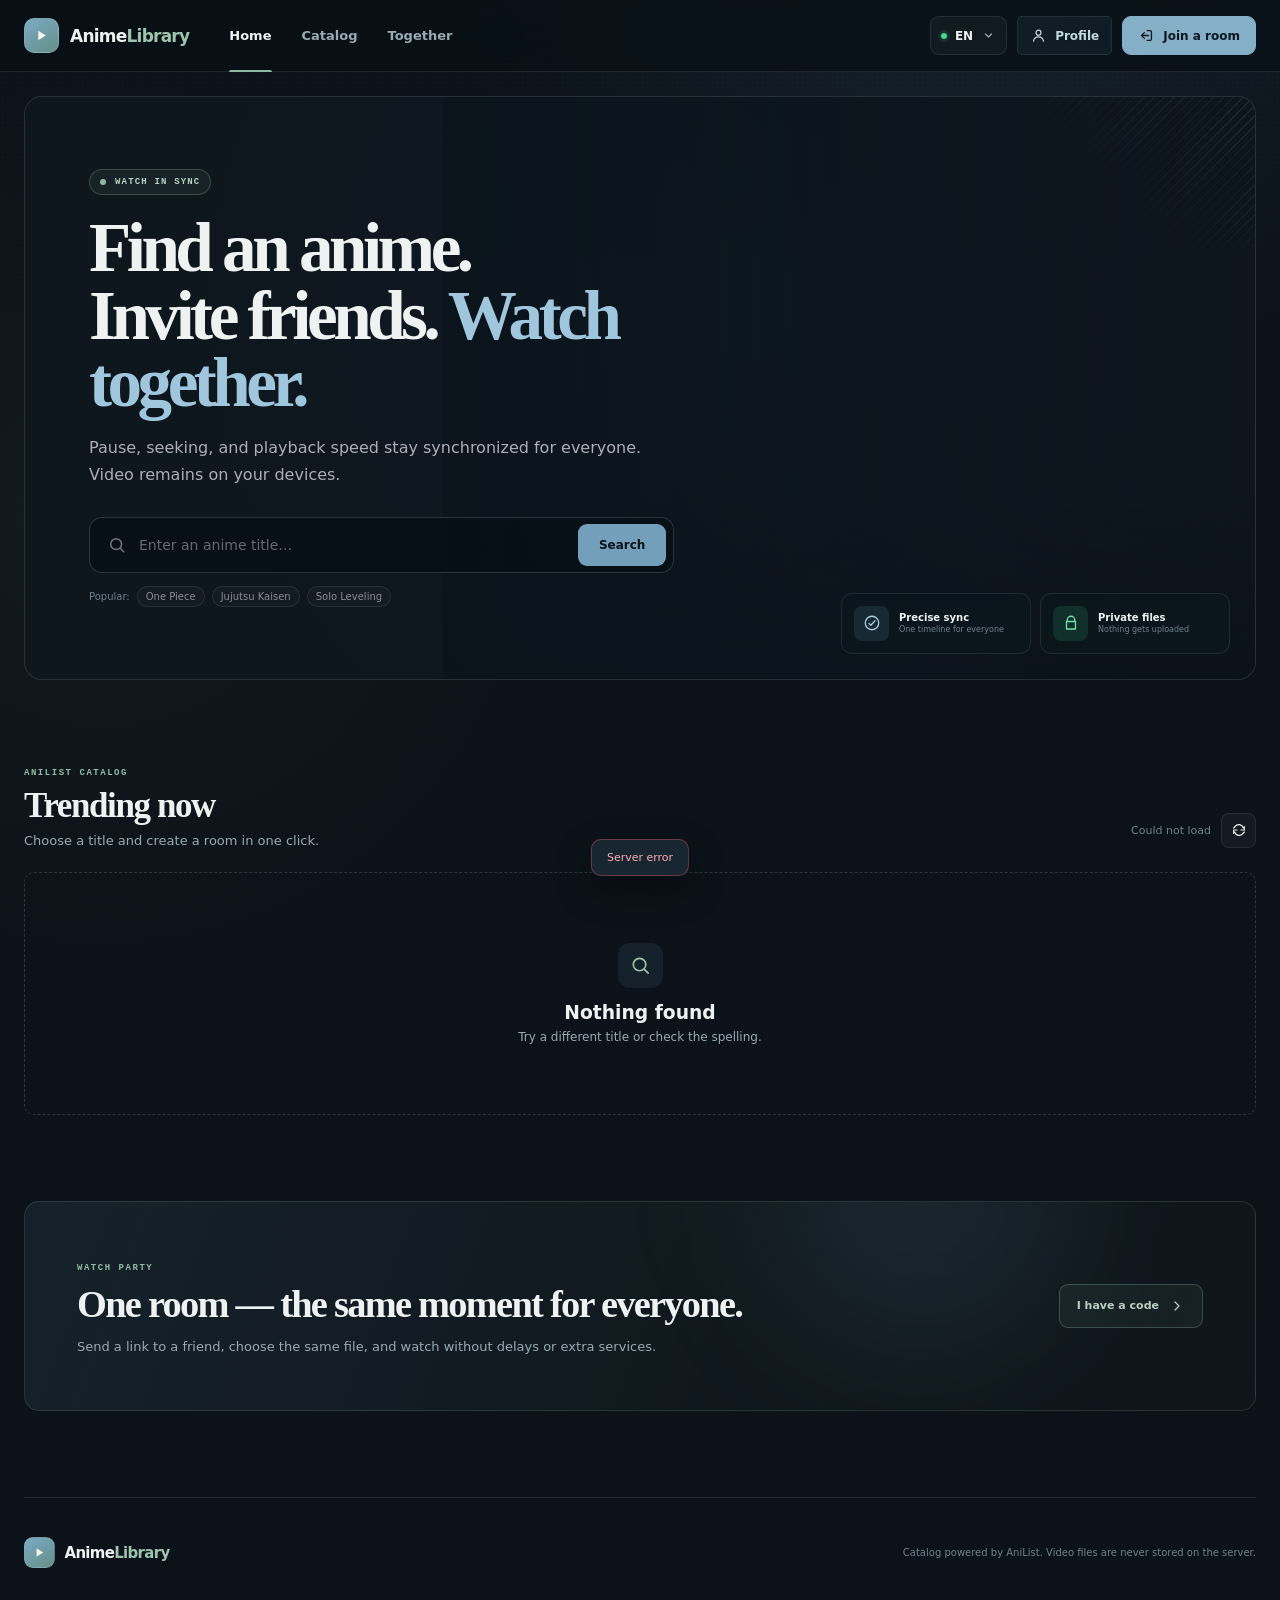
==== commit f1e6fba7: "Enhance header with account button and translations Added account button and improved language suppo" ====
--- a/templates/index.html
+++ b/templates/index.html
@@ -122,7 +122,7 @@
       }
       .header-actions { margin-left: auto; display: flex; align-items: center; gap: 10px; }
       .language-switcher { position: relative; }
-      .language-button, .header-join-button {
+      .language-button, .header-join-button, .header-account-button {
         height: 39px;
         display: inline-flex;
         align-items: center;
@@ -136,12 +136,14 @@
         transition: background .2s, border-color .2s, transform .2s;
       }
       .language-button { min-width: 75px; padding: 0 10px; }
-      .language-button:hover, .header-join-button:hover { background: rgba(255, 255, 255, .075); border-color: var(--line-strong); }
+      .language-button:hover, .header-join-button:hover, .header-account-button:hover { background: rgba(255, 255, 255, .075); border-color: var(--line-strong); }
       .language-button > svg { width: 15px; height: 15px; color: var(--muted); }
       .language-dot { width: 6px; height: 6px; border-radius: 50%; background: var(--green); box-shadow: 0 0 0 3px rgba(65, 217, 138, .1); }
       .header-join-button { padding: 0 15px; background: var(--yellow); color: #211605; border-color: var(--yellow); }
       .header-join-button:hover { background: #e4e0c9; border-color: #e4e0c9; transform: translateY(-1px); }
       .header-join-button svg { width: 17px; height: 17px; }
+      .header-account-button { height: 39px; padding: 0 12px; display: inline-flex; align-items: center; gap: 8px; border: 1px solid var(--line); border-radius: 5px; background: rgba(121, 169, 198, .07); color: #c6d9df; text-decoration: none; font-size: 12px; font-weight: 750; }
+      .header-account-button svg { width: 17px; height: 17px; }
       .language-menu {
         position: absolute;
         top: calc(100% + 9px);
@@ -369,6 +371,10 @@
       }
       .create-room-button:hover { background: var(--violet); color: #fff; transform: translateY(-1px); }
       .create-room-button svg { width: 14px; height: 14px; }
+      .library-add-button { width: 36px; height: 36px; flex: none; display: grid; place-items: center; border: 1px solid var(--line); border-radius: 7px; background: rgba(121,169,198,.06); color: var(--muted); }
+      .library-add-button:hover, .library-add-button.active { border-color: rgba(143,184,161,.38); background: rgba(95,129,124,.18); color: #b9d0bf; }
+      .library-add-button svg { width: 16px; height: 16px; }
+      .card-action-row { display: flex; align-items: center; gap: 7px; }
       .skeleton { pointer-events: none; overflow: hidden; position: relative; }
       .skeleton::after { content: ""; position: absolute; inset: 0; transform: translateX(-100%); background: linear-gradient(90deg, transparent, rgba(255, 255, 255, .05), transparent); animation: shimmer 1.4s infinite; }
       .skeleton-poster { width: 70px; height: 98px; border-radius: 9px; background: var(--surface-3); }
@@ -463,7 +469,7 @@
       .modal-anime-preview p, .modal-card-small > p { margin: 0; color: var(--muted); font-size: 11px; line-height: 1.6; }
       .modal-form { display: grid; gap: 14px; margin-top: 21px; text-align: left; }
       .modal-form label:not(.toggle-row) { display: grid; gap: 7px; color: #c5c6cc; font-size: 10px; font-weight: 700; }
-      .modal-form input {
+      .modal-form input, .modal-form select {
         width: 100%;
         height: 45px;
         min-width: 0;
@@ -475,7 +481,11 @@
         color: var(--text);
         font-size: 12px;
       }
-      .modal-form input:focus { border-color: rgba(121, 169, 198, .7); box-shadow: 0 0 0 2px rgba(121, 169, 198, .12); }
+      .modal-form input:focus, .modal-form select:focus { border-color: rgba(121, 169, 198, .7); box-shadow: 0 0 0 2px rgba(121, 169, 198, .12); }
+      .modal-form select { appearance: none; background-image: linear-gradient(45deg, transparent 50%, var(--muted) 50%), linear-gradient(135deg, var(--muted) 50%, transparent 50%); background-position: calc(100% - 17px) 19px, calc(100% - 12px) 19px; background-size: 5px 5px; background-repeat: no-repeat; }
+      .source-availability { min-height: 16px; margin: -4px 1px 0; color: var(--muted); font-size: 10px; line-height: 1.5; }
+      .source-availability.ready { color: var(--green); }
+      .source-availability.error { color: var(--red); }
       .toggle-row { position: relative; display: flex; align-items: center; gap: 15px; padding: 13px; border: 1px solid var(--line); border-radius: 11px; background: rgba(255, 255, 255, .02); }
       .toggle-row > span:first-child { display: grid; gap: 3px; margin-right: auto; }
       .toggle-row strong { font-size: 11px; }
@@ -719,8 +729,8 @@
         background: linear-gradient(145deg, #17242e, #0d171f);
         box-shadow: 0 22px 58px rgba(0, 0, 0, .34);
       }
-      .modal-form input { border-radius: 8px; background: #0b141b; }
-      .modal-form input:focus { border-color: rgba(121, 169, 198, .58); box-shadow: 0 0 0 2px rgba(121, 169, 198, .09); }
+      .modal-form input, .modal-form select { border-radius: 8px; background-color: #0b141b; }
+      .modal-form input:focus, .modal-form select:focus { border-color: rgba(121, 169, 198, .58); box-shadow: 0 0 0 2px rgba(121, 169, 198, .09); }
       .toggle-row { border-radius: 10px; }
       .toggle-row input:checked + .toggle-track { background: #719a88; }
       .modal-room-icon { border-radius: 13px; background: rgba(121, 169, 198, .1); color: #9fc4ad; }
@@ -769,6 +779,8 @@
         .brand-word { display: none; }
         .brand-mark { width: 33px; height: 33px; }
         .language-button { min-width: 62px; }
+        .header-account-button { width: 39px; padding: 0; justify-content: center; }
+        .header-account-button span { display: none; }
         .header-join-button { width: 39px; padding: 0; }
         .header-join-button span { display: none; }
         .home-main { width: 100%; }
@@ -852,6 +864,11 @@
             </div>
           </div>
 
+          <a class="header-account-button" id="account-button" href="/profile">
+            <svg viewBox="0 0 24 24" fill="none" aria-hidden="true"><circle cx="12" cy="8" r="3.5" stroke="currentColor" stroke-width="1.7"/><path d="M5 20c.6-4 3-6 7-6s6.4 2 7 6" stroke="currentColor" stroke-width="1.7" stroke-linecap="round"/></svg>
+            <span data-account-label data-i18n="profile">Профіль</span>
+          </a>
+
           <button class="header-join-button" id="join-room-button" type="button">
             <svg viewBox="0 0 24 24" fill="none" aria-hidden="true">
               <path d="M9 8 5 12l4 4M5.5 12H15M13 5h4a2 2 0 0 1 2 2v10a2 2 0 0 1-2 2h-4" stroke="currentColor" stroke-width="1.8" stroke-linecap="round" stroke-linejoin="round"/>
@@ -975,8 +992,13 @@
           </label>
           <label>
             <span data-i18n="episode">Серія</span>
-            <input id="create-room-episode" type="number" min="1" value="1" required>
+            <select id="create-room-episode" required></select>
           </label>
+          <label>
+            <span data-i18n="videoVersion">Версія відео</span>
+            <select id="create-room-source" required></select>
+          </label>
+          <p class="source-availability" id="source-availability" data-i18n="loadingEpisodes">Перевіряємо доступні повні серії…</p>
           <label class="toggle-row">
             <span>
               <strong data-i18n="sharedControls">Спільне керування</strong>
@@ -1019,7 +1041,7 @@
 
       const translations = {
         uk: {
-          navHome: "Головна", navCatalog: "Каталог", navTogether: "Разом", joinRoom: "Увійти в кімнату",
+          navHome: "Головна", navCatalog: "Каталог", navTogether: "Разом", joinRoom: "Увійти в кімнату", profile: "Профіль", addToLibrary: "Додати в бібліотеку", addedToLibrary: "У бібліотеці",
           heroBadge: "Дивіться синхронно", heroTitle: "Знайди аніме.<br>Поклич друзів. <span>Дивіться разом.</span>",
           heroDescription: "Пауза, перемотування й швидкість синхронізуються для всіх. Відео залишається на ваших пристроях.",
           searchPlaceholder: "Введіть назву аніме…", search: "Знайти", popularQueries: "Популярне:",
@@ -1031,6 +1053,7 @@
           haveCode: "У мене є код", footerText: "Каталог на основі AniList. Відеофайли не зберігаються на сервері.",
           newRoom: "Нова кімната", createRoomTitle: "Підготуємо спільний перегляд", yourName: "Ваше ім’я", namePlaceholder: "Як вас показувати в кімнаті",
           episode: "Серія", episodeShort: "{count} сер.", ongoing: "Онґоїнг", sharedControls: "Спільне керування", sharedControlsText: "Учасники зможуть ставити паузу й перемотувати.",
+          videoVersion: "Версія відео", loadingEpisodes: "Перевіряємо доступні повні серії…", noFullEpisodes: "Для цього тайтлу ще немає доданих повних серій.", fullEpisodesReady: "Доступно повних серій: {count}",
           createAndContinue: "Створити й продовжити", createRoom: "Створити кімнату", creating: "Створюємо…", invitation: "Запрошення", joinRoomTitle: "Увійти в кімнату",
           joinRoomDescription: "Вставте восьмизначний код, який надіслав власник кімнати.", roomCode: "Код кімнати", enterRoom: "Увійти", serverError: "Помилка сервера",
           backToCatalog: "До каталогу", copyLink: "Копіювати посилання", watchParty: "Watch Party", connecting: "Підключення…", synchronized: "Синхронізовано", reconnecting: "Перепідключення…",
@@ -1043,7 +1066,7 @@
           linkCopied: "Посилання скопійовано", copiedCode: "Код скопійовано", finished: "Завершено", airing: "Виходить", upcoming: "Анонсовано", hiatus: "Призупинено", cancelled: "Скасовано", unknown: "Статус невідомий",
         },
         en: {
-          navHome: "Home", navCatalog: "Catalog", navTogether: "Together", joinRoom: "Join a room",
+          navHome: "Home", navCatalog: "Catalog", navTogether: "Together", joinRoom: "Join a room", profile: "Profile", addToLibrary: "Add to library", addedToLibrary: "In library",
           heroBadge: "Watch in sync", heroTitle: "Find an anime.<br>Invite friends. <span>Watch together.</span>",
           heroDescription: "Pause, seeking, and playback speed stay synchronized for everyone. Video remains on your devices.",
           searchPlaceholder: "Enter an anime title…", search: "Search", popularQueries: "Popular:",
@@ -1055,6 +1078,7 @@
           haveCode: "I have a code", footerText: "Catalog powered by AniList. Video files are never stored on the server.",
           newRoom: "New room", createRoomTitle: "Set up a watch party", yourName: "Your name", namePlaceholder: "How others will see you",
           episode: "Episode", episodeShort: "{count} eps.", ongoing: "Ongoing", sharedControls: "Shared controls", sharedControlsText: "Members can pause and seek.",
+          videoVersion: "Video version", loadingEpisodes: "Checking available full episodes…", noFullEpisodes: "No full episodes have been added for this title yet.", fullEpisodesReady: "Full episodes available: {count}",
           createAndContinue: "Create and continue", createRoom: "Create room", creating: "Creating…", invitation: "Invitation", joinRoomTitle: "Join a room",
           joinRoomDescription: "Enter the eight-character code sent by the room owner.", roomCode: "Room code", enterRoom: "Join", serverError: "Server error",
           backToCatalog: "Back to catalog", copyLink: "Copy link", watchParty: "Watch Party", connecting: "Connecting…", synchronized: "Synchronized", reconnecting: "Reconnecting…",
@@ -1067,7 +1091,7 @@
           linkCopied: "Link copied", copiedCode: "Code copied", finished: "Finished", airing: "Releasing", upcoming: "Upcoming", hiatus: "On hiatus", cancelled: "Cancelled", unknown: "Unknown status",
         },
         ru: {
-          navHome: "Главная", navCatalog: "Каталог", navTogether: "Вместе", joinRoom: "Войти в комнату",
+          navHome: "Главная", navCatalog: "Каталог", navTogether: "Вместе", joinRoom: "Войти в комнату", profile: "Профиль", addToLibrary: "Добавить в библиотеку", addedToLibrary: "В библиотеке",
           heroBadge: "Смотрите синхронно", heroTitle: "Найди аниме.<br>Позови друзей. <span>Смотрите вместе.</span>",
           heroDescription: "Пауза, перемотка и скорость синхронизируются для всех. Видео остаётся на ваших устройствах.",
           searchPlaceholder: "Введите название аниме…", search: "Найти", popularQueries: "Популярное:",
@@ -1079,6 +1103,7 @@
           haveCode: "У меня есть код", footerText: "Каталог на основе AniList. Видеофайлы не хранятся на сервере.",
           newRoom: "Новая комната", createRoomTitle: "Подготовим совместный просмотр", yourName: "Ваше имя", namePlaceholder: "Как вас показывать в комнате",
           episode: "Серия", episodeShort: "{count} сер.", ongoing: "Онгоинг", sharedControls: "Общее управление", sharedControlsText: "Участники смогут ставить паузу и перематывать.",
+          videoVersion: "Версия видео", loadingEpisodes: "Проверяем доступные полные серии…", noFullEpisodes: "Для этого тайтла пока нет добавленных полных серий.", fullEpisodesReady: "Доступно полных серий: {count}",
           createAndContinue: "Создать и продолжить", createRoom: "Создать комнату", creating: "Создаём…", invitation: "Приглашение", joinRoomTitle: "Войти в комнату",
           joinRoomDescription: "Введите восьмизначный код, который прислал владелец комнаты.", roomCode: "Код комнаты", enterRoom: "Войти", serverError: "Ошибка сервера",
           backToCatalog: "К каталогу", copyLink: "Копировать ссылку", watchParty: "Watch Party", connecting: "Подключение…", synchronized: "Синхронизировано", reconnecting: "Переподключение…",
@@ -1162,7 +1187,11 @@
           headers: { "Content-Type": "application/json", ...(options.headers || {}) },
         });
         const data = await response.json().catch(() => ({}));
-        if (!response.ok) throw new Error(data.detail || t("serverError"));
+        if (!response.ok) {
+          const error = new Error(data.detail || t("serverError"));
+          error.status = response.status;
+          throw error;
+        }
         return data;
       }
 
@@ -1247,6 +1276,29 @@
         meta.className = "anime-meta";
         const episodeLabel = anime.episodes_count ? t("episodeShort", { count: anime.episodes_count }) : t("ongoing");
         meta.textContent = [anime.year, episodeLabel].filter(Boolean).join(" · ");
+        const actionRow = document.createElement("div");
+        actionRow.className = "card-action-row";
+        const libraryButton = document.createElement("button");
+        libraryButton.className = `library-add-button${libraryAnimeIds.has(anime.id) ? " active" : ""}`;
+        libraryButton.type = "button";
+        libraryButton.title = libraryAnimeIds.has(anime.id) ? t("addedToLibrary") : t("addToLibrary");
+        libraryButton.append(makeIcon('<path d="M6 4h12v16l-6-3-6 3V4Z" stroke="currentColor" stroke-width="1.7" stroke-linejoin="round"/>'));
+        libraryButton.addEventListener("click", async () => {
+          if (!currentAccount) { window.location.href = "/profile"; return; }
+          if (libraryAnimeIds.has(anime.id)) { window.location.href = "/profile"; return; }
+          try {
+            await api(`/api/library/${anime.id}`, {
+              method: "PUT",
+              body: JSON.stringify({ status: "planned", is_favorite: false, is_pinned: false, rating: null }),
+            });
+            libraryAnimeIds.add(anime.id);
+            libraryButton.classList.add("active");
+            libraryButton.title = t("addedToLibrary");
+            showToast(t("addedToLibrary"), "success");
+          } catch (error) {
+            showToast(error.message, "error");
+          }
+        });
         const button = document.createElement("button");
         button.className = "create-room-button";
         button.type = "button";
@@ -1255,7 +1307,8 @@
         buttonText.textContent = t("createRoom");
         button.append(buttonText);
         button.addEventListener("click", () => openCreateRoomModal(anime));
-        side.append(meta, button);
+        actionRow.append(libraryButton, button);
+        side.append(meta, actionRow);
 
         article.append(poster, main, side);
         return article;
@@ -1278,6 +1331,22 @@
       let catalogItems = [];
       let currentQuery = "";
       let selectedAnime = null;
+      let selectedAnimeDetail = null;
+      let currentAccount = null;
+      const libraryAnimeIds = new Set();
+
+      async function loadAccount() {
+        try {
+          currentAccount = await api("/api/auth/me");
+          document.querySelector("[data-account-label]").textContent = currentAccount.display_name;
+          const profileData = await api("/api/profiles/me");
+          profileData.entries.forEach((entry) => libraryAnimeIds.add(entry.anime.id));
+          if (catalogItems.length) renderCatalogItems();
+        } catch (error) {
+          currentAccount = null;
+          if (error.status !== 401) console.warn(error);
+        }
+      }
 
       function renderCatalogItems() {
         const grid = document.querySelector("#anime-grid");
@@ -1325,16 +1394,70 @@
         if (!document.querySelector(".modal-backdrop:not([hidden])")) document.body.classList.remove("modal-open");
       }
 
-      function openCreateRoomModal(anime) {
+      function sourceOptionLabel(source) {
+        const kind = source.source_type === "anilibria_hls"
+          ? "AniLibria · HLS"
+          : source.source_type === "licensed_hls"
+          ? "HLS"
+          : source.source_type === "official_youtube"
+            ? "YouTube · official"
+            : source.source_type === "kodik_embed" ? "Kodik" : "MP4";
+        return [source.label, source.language?.toUpperCase(), source.region?.toUpperCase(), kind].filter(Boolean).join(" · ");
+      }
+
+      function refreshSourceOptions() {
+        const episodeSelect = document.querySelector("#create-room-episode");
+        const sourceSelect = document.querySelector("#create-room-source");
+        const episode = selectedAnimeDetail?.episodes.find((item) => String(item.number) === episodeSelect.value);
+        sourceSelect.replaceChildren(...(episode?.sources || []).map((source) => {
+          const option = document.createElement("option");
+          option.value = source.id;
+          option.textContent = sourceOptionLabel(source);
+          return option;
+        }));
+      }
+
+      async function openCreateRoomModal(anime) {
         selectedAnime = anime;
+        selectedAnimeDetail = null;
         const modal = document.querySelector("#create-room-modal");
+        const episodeSelect = document.querySelector("#create-room-episode");
+        const sourceSelect = document.querySelector("#create-room-source");
+        const availability = document.querySelector("#source-availability");
+        const submit = document.querySelector("#create-room-form .modal-primary");
         document.querySelector("#modal-anime-title").textContent = displayTitle(anime);
         const poster = document.querySelector("#modal-anime-poster");
         poster.src = anime.poster_url || "";
         poster.alt = displayTitle(anime);
         document.querySelector("#create-room-name").value = localStorage.getItem("watch-name") || "";
-        document.querySelector("#create-room-episode").value = "1";
+        episodeSelect.replaceChildren();
+        sourceSelect.replaceChildren();
+        availability.textContent = t("loadingEpisodes");
+        availability.className = "source-availability";
+        submit.disabled = true;
         openModal(modal);
+        try {
+          selectedAnimeDetail = await api(`/api/anime/${anime.id}`);
+          const readyEpisodes = selectedAnimeDetail.episodes.filter((episode) => episode.sources.length > 0);
+          episodeSelect.replaceChildren(...readyEpisodes.map((episode) => {
+            const option = document.createElement("option");
+            option.value = episode.number;
+            option.textContent = t("episodeNumber", { count: episode.number });
+            return option;
+          }));
+          if (!readyEpisodes.length) {
+            availability.textContent = t("noFullEpisodes");
+            availability.className = "source-availability error";
+            return;
+          }
+          refreshSourceOptions();
+          availability.textContent = t("fullEpisodesReady", { count: readyEpisodes.length });
+          availability.className = "source-availability ready";
+          submit.disabled = false;
+        } catch (error) {
+          availability.textContent = error.message;
+          availability.className = "source-availability error";
+        }
       }
 
       function openJoinRoomModal() {
@@ -1381,6 +1504,7 @@
         document.querySelector("#join-room-code").addEventListener("input", (event) => {
           event.target.value = event.target.value.replace(/[^a-z0-9]/gi, "").toUpperCase();
         });
+        document.querySelector("#create-room-episode").addEventListener("change", refreshSourceOptions);
         document.querySelector("#create-room-form").addEventListener("submit", async (event) => {
           event.preventDefault();
           if (!selectedAnime) return;
@@ -1396,7 +1520,8 @@
                 host_name: name,
                 anime_id: selectedAnime.id,
                 episode_number: Number(document.querySelector("#create-room-episode").value) || 1,
-                source_type: "local_file",
+                source_type: "auto",
+                source_id: document.querySelector("#create-room-source").value,
                 allow_members_control: document.querySelector("#create-room-controls").checked,
               }),
             });
@@ -1672,6 +1797,7 @@
       initLanguageSwitcher();
       if (page === "home") initHome();
       if (page === "room") initRoom();
+      loadAccount();
     </script>
   </body>
 </html>
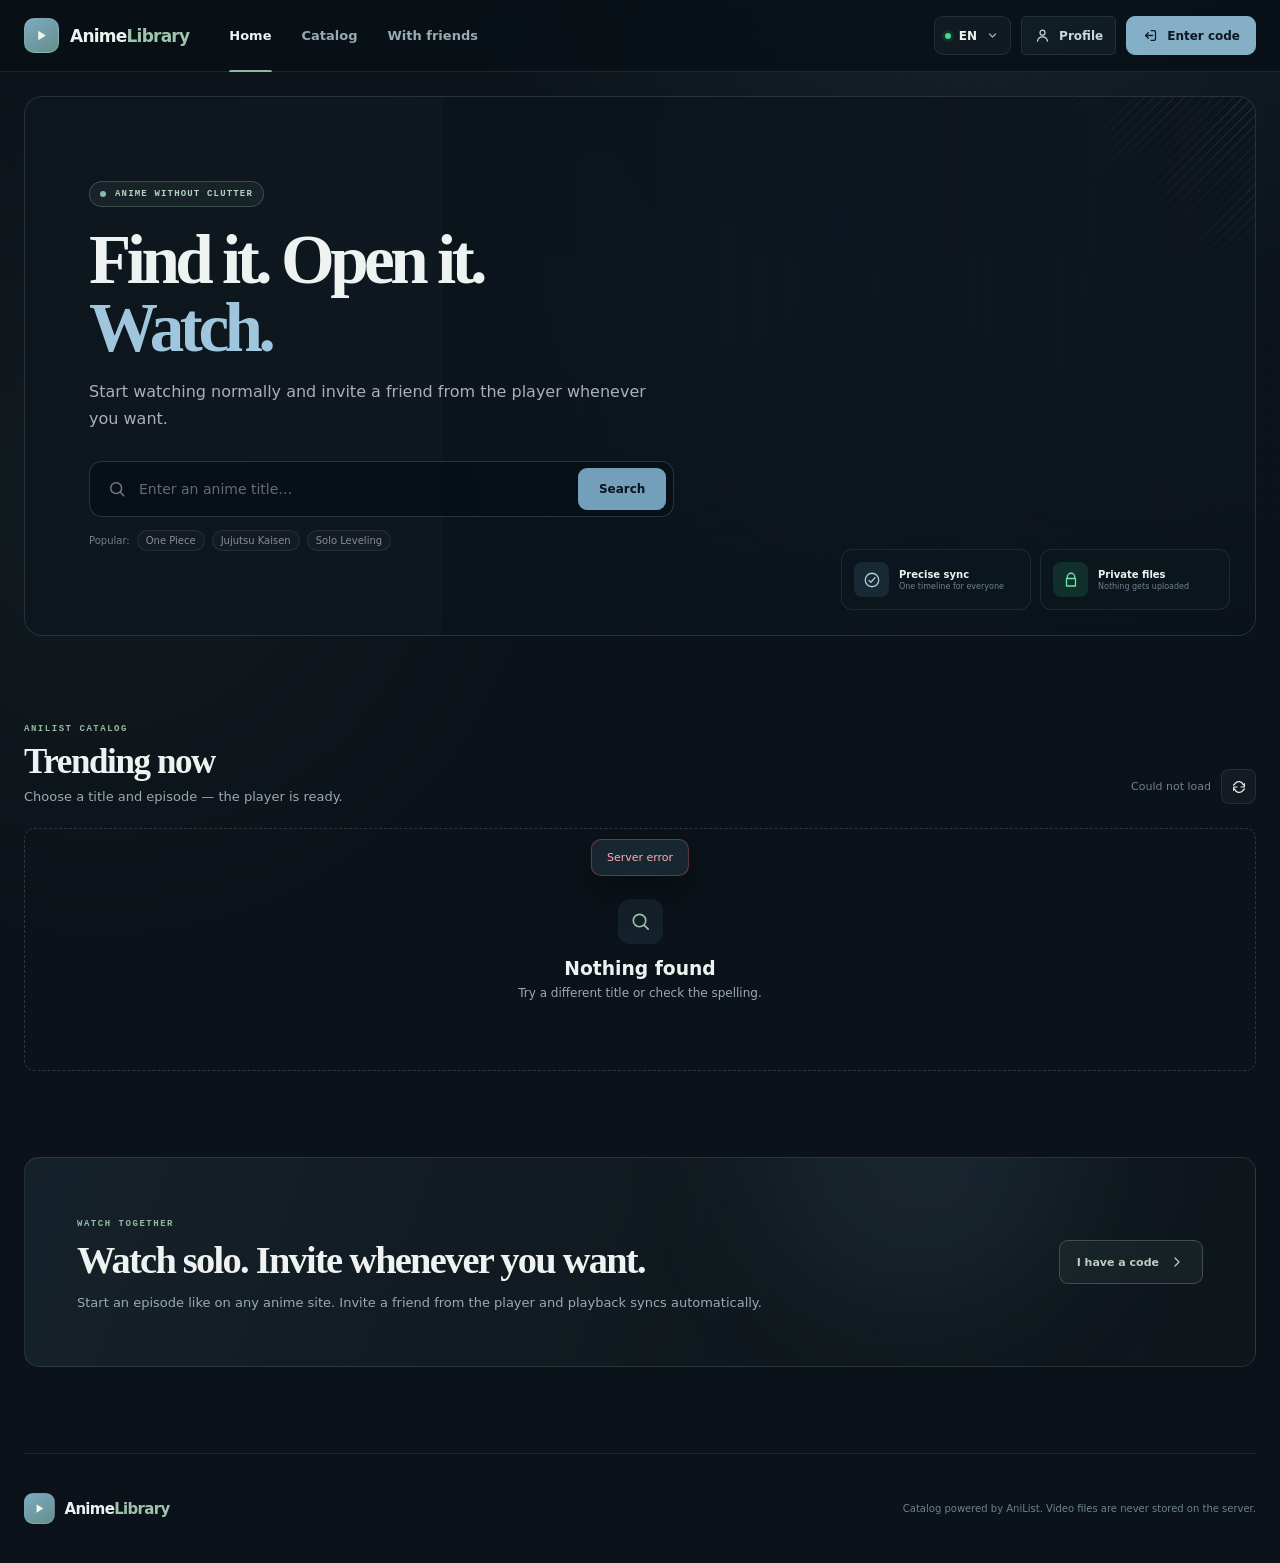
==== commit d424aaa1: "Refactor UI elements and room management logic Updated text labels and added a friends link with not" ====
--- a/templates/index.html
+++ b/templates/index.html
@@ -143,6 +143,8 @@
       .header-join-button:hover { background: #e4e0c9; border-color: #e4e0c9; transform: translateY(-1px); }
       .header-join-button svg { width: 17px; height: 17px; }
       .header-account-button { height: 39px; padding: 0 12px; display: inline-flex; align-items: center; gap: 8px; border: 1px solid var(--line); border-radius: 5px; background: rgba(121, 169, 198, .07); color: #c6d9df; text-decoration: none; font-size: 12px; font-weight: 750; }
+      .header-account-button { position: relative; }
+      .header-notice { position: absolute; top: -6px; right: -6px; min-width: 18px; height: 18px; padding: 0 5px; display: grid; place-items: center; border: 2px solid #080d12; border-radius: 99px; background: #9bc8dc; color: #081116; font-size: 9px; font-weight: 900; }
       .header-account-button svg { width: 17px; height: 17px; }
       .language-menu {
         position: absolute;
@@ -328,6 +330,7 @@
       .anime-card:hover { transform: translateX(3px); border-color: rgba(121, 169, 198, .42); background: linear-gradient(100deg, rgba(121, 169, 198, .075), rgba(143, 184, 161, .018)); box-shadow: inset 3px 0 0 var(--violet); }
       .anime-poster { width: 70px; height: 98px; border-radius: 3px 9px 3px 9px; object-fit: cover; background: var(--surface-2); box-shadow: 0 5px 12px rgba(0, 0, 0, .28); }
       .anime-card-main { min-width: 0; }
+      .anime-poster, .anime-card-main { cursor: pointer; }
       .anime-title-row { display: flex; align-items: center; gap: 9px; min-width: 0; }
       .anime-title-row h3 { min-width: 0; margin: 0; overflow: hidden; color: #f1f1f4; text-overflow: ellipsis; white-space: nowrap; font-size: 14px; letter-spacing: -.02em; }
       .score-badge {
@@ -845,7 +848,7 @@
         <nav class="main-nav" aria-label="Primary navigation">
           <a class="nav-link active" href="/" data-i18n="navHome">Головна</a>
           <a class="nav-link" href="#catalog" data-i18n="navCatalog">Каталог</a>
-          <a class="nav-link" href="#together" data-i18n="navTogether">Разом</a>
+          <a class="nav-link" href="#together" data-i18n="navTogether">З друзями</a>
         </nav>
 
         <div class="header-actions">
@@ -869,11 +872,16 @@
             <span data-account-label data-i18n="profile">Профіль</span>
           </a>
 
+          <a class="header-account-button" id="friends-link" href="/profile#friends" hidden>
+            <svg viewBox="0 0 24 24" fill="none"><path d="M8.5 12a4 4 0 1 0 0-8 4 4 0 0 0 0 8Zm7.5-1a3 3 0 1 0 0-6M2 20a6.5 6.5 0 0 1 13 0m1-6a5 5 0 0 1 6 4.9" stroke="currentColor" stroke-width="1.7" stroke-linecap="round"/></svg>
+            <span data-i18n="friends">Друзі</span><b class="header-notice" id="friends-notice" hidden>0</b>
+          </a>
+
           <button class="header-join-button" id="join-room-button" type="button">
             <svg viewBox="0 0 24 24" fill="none" aria-hidden="true">
               <path d="M9 8 5 12l4 4M5.5 12H15M13 5h4a2 2 0 0 1 2 2v10a2 2 0 0 1-2 2h-4" stroke="currentColor" stroke-width="1.8" stroke-linecap="round" stroke-linejoin="round"/>
             </svg>
-            <span data-i18n="joinRoom">Увійти в кімнату</span>
+            <span data-i18n="joinRoom">Ввести код</span>
           </button>
         </div>
       </div>
@@ -886,10 +894,10 @@
         <div class="hero-content">
           <div class="hero-badge">
             <span class="pulse-dot"></span>
-            <span data-i18n="heroBadge">Дивіться синхронно</span>
+            <span data-i18n="heroBadge">Аніме без зайвого</span>
           </div>
-          <h1 data-i18n-html="heroTitle">Знайди аніме.<br>Поклич друзів. <span>Дивіться разом.</span></h1>
-          <p data-i18n="heroDescription">Пауза, перемотування й швидкість синхронізуються для всіх. Відео залишається на ваших пристроях.</p>
+          <h1 data-i18n-html="heroTitle">Знайди. Відкрий. <span>Дивись.</span></h1>
+          <p data-i18n="heroDescription">Звичайний комфортний перегляд — одразу. Якщо захочеш, запросиш друга вже під час серії.</p>
 
           <form class="hero-search" id="anime-search-form" role="search">
             <svg viewBox="0 0 24 24" fill="none" aria-hidden="true">
@@ -931,7 +939,7 @@
           <div>
             <span class="section-kicker" data-i18n="catalogKicker">Каталог AniList</span>
             <h2 id="catalog-title" data-i18n="trendingNow">У тренді зараз</h2>
-            <p data-i18n="catalogSubtitle">Виберіть тайтл і створіть кімнату одним натисканням.</p>
+            <p data-i18n="catalogSubtitle">Виберіть тайтл, серію — і плеєр одразу готовий.</p>
           </div>
           <div class="catalog-meta">
             <span class="catalog-status" id="catalog-status" data-i18n="loading">Завантаження…</span>
@@ -956,8 +964,8 @@
         <div class="together-orb" aria-hidden="true"></div>
         <div class="together-copy">
           <span class="section-kicker" data-i18n="togetherKicker">Watch Party</span>
-          <h2 data-i18n="togetherTitle">Одна кімната — один момент для всіх.</h2>
-          <p data-i18n="togetherDescription">Надішліть другові посилання, виберіть однаковий файл і дивіться без затримок та зайвих сервісів.</p>
+          <h2 data-i18n="togetherTitle">Дивись сам. Запрошуй, коли захочеш.</h2>
+          <p data-i18n="togetherDescription">Почни серію як на звичайному аніме-сайті. Друга можна покликати прямо з плеєра — пауза й таймкод синхронізуються автоматично.</p>
         </div>
         <button class="secondary-cta" id="banner-join-button" type="button">
           <span data-i18n="haveCode">У мене є код</span>
@@ -980,16 +988,13 @@
         <div class="modal-anime-preview">
           <img id="modal-anime-poster" alt="">
           <div>
-            <span class="section-kicker" data-i18n="newRoom">Нова кімната</span>
-            <h2 id="create-room-title" data-i18n="createRoomTitle">Підготуємо спільний перегляд</h2>
+            <span class="section-kicker" data-i18n="newRoom">Почати перегляд</span>
+            <h2 id="create-room-title" data-i18n="createRoomTitle">Оберіть серію</h2>
             <p id="modal-anime-title"></p>
           </div>
         </div>
         <form class="modal-form" id="create-room-form">
-          <label>
-            <span data-i18n="yourName">Ваше ім’я</span>
-            <input id="create-room-name" type="text" minlength="2" maxlength="40" autocomplete="nickname" required data-i18n-placeholder="namePlaceholder" placeholder="Як вас показувати в кімнаті">
-          </label>
+          <input id="create-room-name" type="hidden" value="Гість">
           <label>
             <span data-i18n="episode">Серія</span>
             <select id="create-room-episode" required></select>
@@ -999,16 +1004,8 @@
             <select id="create-room-source" required></select>
           </label>
           <p class="source-availability" id="source-availability" data-i18n="loadingEpisodes">Перевіряємо доступні повні серії…</p>
-          <label class="toggle-row">
-            <span>
-              <strong data-i18n="sharedControls">Спільне керування</strong>
-              <small data-i18n="sharedControlsText">Учасники зможуть ставити паузу й перемотувати.</small>
-            </span>
-            <input id="create-room-controls" type="checkbox" checked>
-            <span class="toggle-track"></span>
-          </label>
           <button class="modal-primary" type="submit">
-            <span data-i18n="createAndContinue">Створити й продовжити</span>
+            <span data-i18n="createAndContinue">Дивитися зараз</span>
             <svg viewBox="0 0 24 24" fill="none"><path d="m9 18 6-6-6-6" stroke="currentColor" stroke-width="1.8" stroke-linecap="round" stroke-linejoin="round"/></svg>
           </button>
         </form>
@@ -1041,20 +1038,20 @@
 
       const translations = {
         uk: {
-          navHome: "Головна", navCatalog: "Каталог", navTogether: "Разом", joinRoom: "Увійти в кімнату", profile: "Профіль", addToLibrary: "Додати в бібліотеку", addedToLibrary: "У бібліотеці",
-          heroBadge: "Дивіться синхронно", heroTitle: "Знайди аніме.<br>Поклич друзів. <span>Дивіться разом.</span>",
-          heroDescription: "Пауза, перемотування й швидкість синхронізуються для всіх. Відео залишається на ваших пристроях.",
+          navHome: "Головна", navCatalog: "Каталог", navTogether: "З друзями", joinRoom: "Ввести код", profile: "Профіль", friends: "Друзі", addToLibrary: "Додати в бібліотеку", addedToLibrary: "У бібліотеці",
+          heroBadge: "Аніме без зайвого", heroTitle: "Знайди. Відкрий. <span>Дивись.</span>",
+          heroDescription: "Звичайний комфортний перегляд — одразу. Якщо захочеш, запросиш друга вже під час серії.",
           searchPlaceholder: "Введіть назву аніме…", search: "Знайти", popularQueries: "Популярне:",
           metricSync: "Точна синхронізація", metricSyncText: "Один таймкод для всіх", metricPrivate: "Приватні файли", metricPrivateText: "Нічого не завантажується",
-          catalogKicker: "Каталог AniList", trendingNow: "У тренді зараз", catalogSubtitle: "Виберіть тайтл і створіть кімнату одним натисканням.",
+          catalogKicker: "Каталог AniList", trendingNow: "У тренді зараз", catalogSubtitle: "Виберіть тайтл, серію — і плеєр одразу готовий.",
           resultsFor: "Результати: {query}", loading: "Завантаження…", loadingFailed: "Не вдалося завантажити", titlesCount: "{count} тайтлів", refresh: "Оновити",
           nothingFound: "Нічого не знайдено", tryAnotherQuery: "Спробуйте іншу назву або перевірте написання.",
-          togetherKicker: "Watch Party", togetherTitle: "Одна кімната — один момент для всіх.", togetherDescription: "Надішліть другові посилання, виберіть однаковий файл і дивіться без затримок та зайвих сервісів.",
+          togetherKicker: "Watch Together", togetherTitle: "Дивись сам. Запрошуй, коли захочеш.", togetherDescription: "Почни серію як на звичайному аніме-сайті. Друга можна покликати прямо з плеєра — пауза й таймкод синхронізуються автоматично.",
           haveCode: "У мене є код", footerText: "Каталог на основі AniList. Відеофайли не зберігаються на сервері.",
-          newRoom: "Нова кімната", createRoomTitle: "Підготуємо спільний перегляд", yourName: "Ваше ім’я", namePlaceholder: "Як вас показувати в кімнаті",
+          newRoom: "Почати перегляд", createRoomTitle: "Оберіть серію", yourName: "Ваше ім’я", namePlaceholder: "Як вас показувати в кімнаті", guestName: "Гість",
           episode: "Серія", episodeShort: "{count} сер.", ongoing: "Онґоїнг", sharedControls: "Спільне керування", sharedControlsText: "Учасники зможуть ставити паузу й перемотувати.",
           videoVersion: "Версія відео", loadingEpisodes: "Перевіряємо доступні повні серії…", noFullEpisodes: "Для цього тайтлу ще немає доданих повних серій.", fullEpisodesReady: "Доступно повних серій: {count}",
-          createAndContinue: "Створити й продовжити", createRoom: "Створити кімнату", creating: "Створюємо…", invitation: "Запрошення", joinRoomTitle: "Увійти в кімнату",
+          createAndContinue: "Дивитися зараз", createRoom: "Дивитися", creating: "Готуємо плеєр…", invitation: "Запрошення", joinRoomTitle: "Приєднатися до перегляду",
           joinRoomDescription: "Вставте восьмизначний код, який надіслав власник кімнати.", roomCode: "Код кімнати", enterRoom: "Увійти", serverError: "Помилка сервера",
           backToCatalog: "До каталогу", copyLink: "Копіювати посилання", watchParty: "Watch Party", connecting: "Підключення…", synchronized: "Синхронізовано", reconnecting: "Перепідключення…",
           roomNotFound: "Кімнату не знайдено", chooseEpisode: "Вибрати файл серії", chooseEpisodeText: "MP4, WebM або MKV. Файл залишиться тільки на вашому пристрої.", neverUploaded: "Не завантажується на сервер",
@@ -1066,20 +1063,20 @@
           linkCopied: "Посилання скопійовано", copiedCode: "Код скопійовано", finished: "Завершено", airing: "Виходить", upcoming: "Анонсовано", hiatus: "Призупинено", cancelled: "Скасовано", unknown: "Статус невідомий",
         },
         en: {
-          navHome: "Home", navCatalog: "Catalog", navTogether: "Together", joinRoom: "Join a room", profile: "Profile", addToLibrary: "Add to library", addedToLibrary: "In library",
-          heroBadge: "Watch in sync", heroTitle: "Find an anime.<br>Invite friends. <span>Watch together.</span>",
-          heroDescription: "Pause, seeking, and playback speed stay synchronized for everyone. Video remains on your devices.",
+          navHome: "Home", navCatalog: "Catalog", navTogether: "With friends", joinRoom: "Enter code", profile: "Profile", friends: "Friends", addToLibrary: "Add to library", addedToLibrary: "In library",
+          heroBadge: "Anime without clutter", heroTitle: "Find it. Open it. <span>Watch.</span>",
+          heroDescription: "Start watching normally and invite a friend from the player whenever you want.",
           searchPlaceholder: "Enter an anime title…", search: "Search", popularQueries: "Popular:",
           metricSync: "Precise sync", metricSyncText: "One timeline for everyone", metricPrivate: "Private files", metricPrivateText: "Nothing gets uploaded",
-          catalogKicker: "AniList catalog", trendingNow: "Trending now", catalogSubtitle: "Choose a title and create a room in one click.",
+          catalogKicker: "AniList catalog", trendingNow: "Trending now", catalogSubtitle: "Choose a title and episode — the player is ready.",
           resultsFor: "Results: {query}", loading: "Loading…", loadingFailed: "Could not load", titlesCount: "{count} titles", refresh: "Refresh",
           nothingFound: "Nothing found", tryAnotherQuery: "Try a different title or check the spelling.",
-          togetherKicker: "Watch Party", togetherTitle: "One room — the same moment for everyone.", togetherDescription: "Send a link to a friend, choose the same file, and watch without delays or extra services.",
+          togetherKicker: "Watch Together", togetherTitle: "Watch solo. Invite whenever you want.", togetherDescription: "Start an episode like on any anime site. Invite a friend from the player and playback syncs automatically.",
           haveCode: "I have a code", footerText: "Catalog powered by AniList. Video files are never stored on the server.",
-          newRoom: "New room", createRoomTitle: "Set up a watch party", yourName: "Your name", namePlaceholder: "How others will see you",
+          newRoom: "Start watching", createRoomTitle: "Choose an episode", yourName: "Your name", namePlaceholder: "How others will see you", guestName: "Guest",
           episode: "Episode", episodeShort: "{count} eps.", ongoing: "Ongoing", sharedControls: "Shared controls", sharedControlsText: "Members can pause and seek.",
           videoVersion: "Video version", loadingEpisodes: "Checking available full episodes…", noFullEpisodes: "No full episodes have been added for this title yet.", fullEpisodesReady: "Full episodes available: {count}",
-          createAndContinue: "Create and continue", createRoom: "Create room", creating: "Creating…", invitation: "Invitation", joinRoomTitle: "Join a room",
+          createAndContinue: "Watch now", createRoom: "Watch", creating: "Preparing player…", invitation: "Invitation", joinRoomTitle: "Join the watch",
           joinRoomDescription: "Enter the eight-character code sent by the room owner.", roomCode: "Room code", enterRoom: "Join", serverError: "Server error",
           backToCatalog: "Back to catalog", copyLink: "Copy link", watchParty: "Watch Party", connecting: "Connecting…", synchronized: "Synchronized", reconnecting: "Reconnecting…",
           roomNotFound: "Room not found", chooseEpisode: "Choose episode file", chooseEpisodeText: "MP4, WebM, or MKV. The file stays only on your device.", neverUploaded: "Never uploaded to the server",
@@ -1091,20 +1088,20 @@
           linkCopied: "Link copied", copiedCode: "Code copied", finished: "Finished", airing: "Releasing", upcoming: "Upcoming", hiatus: "On hiatus", cancelled: "Cancelled", unknown: "Unknown status",
         },
         ru: {
-          navHome: "Главная", navCatalog: "Каталог", navTogether: "Вместе", joinRoom: "Войти в комнату", profile: "Профиль", addToLibrary: "Добавить в библиотеку", addedToLibrary: "В библиотеке",
-          heroBadge: "Смотрите синхронно", heroTitle: "Найди аниме.<br>Позови друзей. <span>Смотрите вместе.</span>",
-          heroDescription: "Пауза, перемотка и скорость синхронизируются для всех. Видео остаётся на ваших устройствах.",
+          navHome: "Главная", navCatalog: "Каталог", navTogether: "С друзьями", joinRoom: "Ввести код", profile: "Профиль", friends: "Друзья", addToLibrary: "Добавить в библиотеку", addedToLibrary: "В библиотеке",
+          heroBadge: "Аниме без лишнего", heroTitle: "Найди. Открой. <span>Смотри.</span>",
+          heroDescription: "Обычный комфортный просмотр — сразу. Если захочешь, пригласишь друга уже во время серии.",
           searchPlaceholder: "Введите название аниме…", search: "Найти", popularQueries: "Популярное:",
           metricSync: "Точная синхронизация", metricSyncText: "Один таймкод для всех", metricPrivate: "Приватные файлы", metricPrivateText: "Ничего не загружается",
-          catalogKicker: "Каталог AniList", trendingNow: "Сейчас в тренде", catalogSubtitle: "Выберите тайтл и создайте комнату одним нажатием.",
+          catalogKicker: "Каталог AniList", trendingNow: "Сейчас в тренде", catalogSubtitle: "Выберите тайтл, серию — и плеер сразу готов.",
           resultsFor: "Результаты: {query}", loading: "Загрузка…", loadingFailed: "Не удалось загрузить", titlesCount: "{count} тайтлов", refresh: "Обновить",
           nothingFound: "Ничего не найдено", tryAnotherQuery: "Попробуйте другое название или проверьте написание.",
-          togetherKicker: "Watch Party", togetherTitle: "Одна комната — один момент для всех.", togetherDescription: "Отправьте другу ссылку, выберите одинаковый файл и смотрите без задержек и лишних сервисов.",
+          togetherKicker: "Watch Together", togetherTitle: "Смотри сам. Приглашай, когда захочешь.", togetherDescription: "Начни серию как на обычном аниме-сайте. Друга можно позвать прямо из плеера — пауза и таймкод синхронизируются автоматически.",
           haveCode: "У меня есть код", footerText: "Каталог на основе AniList. Видеофайлы не хранятся на сервере.",
-          newRoom: "Новая комната", createRoomTitle: "Подготовим совместный просмотр", yourName: "Ваше имя", namePlaceholder: "Как вас показывать в комнате",
+          newRoom: "Начать просмотр", createRoomTitle: "Выберите серию", yourName: "Ваше имя", namePlaceholder: "Как вас показывать в комнате", guestName: "Гость",
           episode: "Серия", episodeShort: "{count} сер.", ongoing: "Онгоинг", sharedControls: "Общее управление", sharedControlsText: "Участники смогут ставить паузу и перематывать.",
           videoVersion: "Версия видео", loadingEpisodes: "Проверяем доступные полные серии…", noFullEpisodes: "Для этого тайтла пока нет добавленных полных серий.", fullEpisodesReady: "Доступно полных серий: {count}",
-          createAndContinue: "Создать и продолжить", createRoom: "Создать комнату", creating: "Создаём…", invitation: "Приглашение", joinRoomTitle: "Войти в комнату",
+          createAndContinue: "Смотреть сейчас", createRoom: "Смотреть", creating: "Готовим плеер…", invitation: "Приглашение", joinRoomTitle: "Присоединиться к просмотру",
           joinRoomDescription: "Введите восьмизначный код, который прислал владелец комнаты.", roomCode: "Код комнаты", enterRoom: "Войти", serverError: "Ошибка сервера",
           backToCatalog: "К каталогу", copyLink: "Копировать ссылку", watchParty: "Watch Party", connecting: "Подключение…", synchronized: "Синхронизировано", reconnecting: "Переподключение…",
           roomNotFound: "Комната не найдена", chooseEpisode: "Выбрать файл серии", chooseEpisodeText: "MP4, WebM или MKV. Файл останется только на вашем устройстве.", neverUploaded: "Не загружается на сервер",
@@ -1302,11 +1299,13 @@
         const button = document.createElement("button");
         button.className = "create-room-button";
         button.type = "button";
-        button.append(makeIcon('<path d="M12 5v14M5 12h14" stroke="currentColor" stroke-width="1.8" stroke-linecap="round"/>'));
+        button.append(makeIcon('<path d="m9 7 8 5-8 5V7Z" fill="currentColor"/>'));
         const buttonText = document.createElement("span");
         buttonText.textContent = t("createRoom");
         button.append(buttonText);
         button.addEventListener("click", () => openCreateRoomModal(anime));
+        poster.addEventListener("click", () => openCreateRoomModal(anime));
+        main.addEventListener("click", () => openCreateRoomModal(anime));
         actionRow.append(libraryButton, button);
         side.append(meta, actionRow);
 
@@ -1334,13 +1333,19 @@
       let selectedAnimeDetail = null;
       let currentAccount = null;
       const libraryAnimeIds = new Set();
+      const progressByAnime = new Map();
 
       async function loadAccount() {
         try {
           currentAccount = await api("/api/auth/me");
           document.querySelector("[data-account-label]").textContent = currentAccount.display_name;
           const profileData = await api("/api/profiles/me");
-          profileData.entries.forEach((entry) => libraryAnimeIds.add(entry.anime.id));
+          profileData.entries.forEach((entry) => { libraryAnimeIds.add(entry.anime.id); if(entry.episode_number)progressByAnime.set(entry.anime.id,entry.episode_number); });
+          try {
+            const dashboard = await api("/api/friends");
+            const friendsLink = document.querySelector("#friends-link"); friendsLink.hidden=false;
+            const noticeCount=dashboard.incoming.length+dashboard.room_invitations.length; const notice=document.querySelector("#friends-notice"); notice.hidden=noticeCount===0; notice.textContent=String(noticeCount);
+          } catch (error) { console.warn(error); }
           if (catalogItems.length) renderCatalogItems();
         } catch (error) {
           currentAccount = null;
@@ -1429,7 +1434,7 @@
         const poster = document.querySelector("#modal-anime-poster");
         poster.src = anime.poster_url || "";
         poster.alt = displayTitle(anime);
-        document.querySelector("#create-room-name").value = localStorage.getItem("watch-name") || "";
+        document.querySelector("#create-room-name").value = currentAccount?.display_name || t("guestName");
         episodeSelect.replaceChildren();
         sourceSelect.replaceChildren();
         availability.textContent = t("loadingEpisodes");
@@ -1450,6 +1455,8 @@
             availability.className = "source-availability error";
             return;
           }
+          const savedEpisode=progressByAnime.get(anime.id);
+          if(savedEpisode&&readyEpisodes.some((episode)=>episode.number===savedEpisode))episodeSelect.value=String(savedEpisode);
           refreshSourceOptions();
           availability.textContent = t("fullEpisodesReady", { count: readyEpisodes.length });
           availability.className = "source-availability ready";
@@ -1499,7 +1506,7 @@
         document.querySelector("#join-room-form").addEventListener("submit", (event) => {
           event.preventDefault();
           const code = document.querySelector("#join-room-code").value.replace(/[^a-z0-9]/gi, "").toUpperCase();
-          if (code.length >= 8) window.location.href = `/room/${code}`;
+          if (code.length >= 8) window.location.href = `/watch/${code}`;
         });
         document.querySelector("#join-room-code").addEventListener("input", (event) => {
           event.target.value = event.target.value.replace(/[^a-z0-9]/gi, "").toUpperCase();
@@ -1508,7 +1515,7 @@
         document.querySelector("#create-room-form").addEventListener("submit", async (event) => {
           event.preventDefault();
           if (!selectedAnime) return;
-          const name = document.querySelector("#create-room-name").value.trim();
+          const name = currentAccount?.display_name || t("guestName");
           const submit = event.submitter;
           submit.disabled = true;
           const original = submit.querySelector("span").textContent;
@@ -1522,14 +1529,14 @@
                 episode_number: Number(document.querySelector("#create-room-episode").value) || 1,
                 source_type: "auto",
                 source_id: document.querySelector("#create-room-source").value,
-                allow_members_control: document.querySelector("#create-room-controls").checked,
+                allow_members_control: true,
               }),
             });
             const code = result.room.invite_code;
             localStorage.setItem("watch-name", name);
             localStorage.setItem(`room:${code}:user-id`, result.user_id);
             localStorage.setItem(`room:${code}:name`, name);
-            window.location.href = `/room/${code}`;
+            window.location.href = `/watch/${code}`;
           } catch (error) {
             showToast(error.message, "error");
             submit.disabled = false;
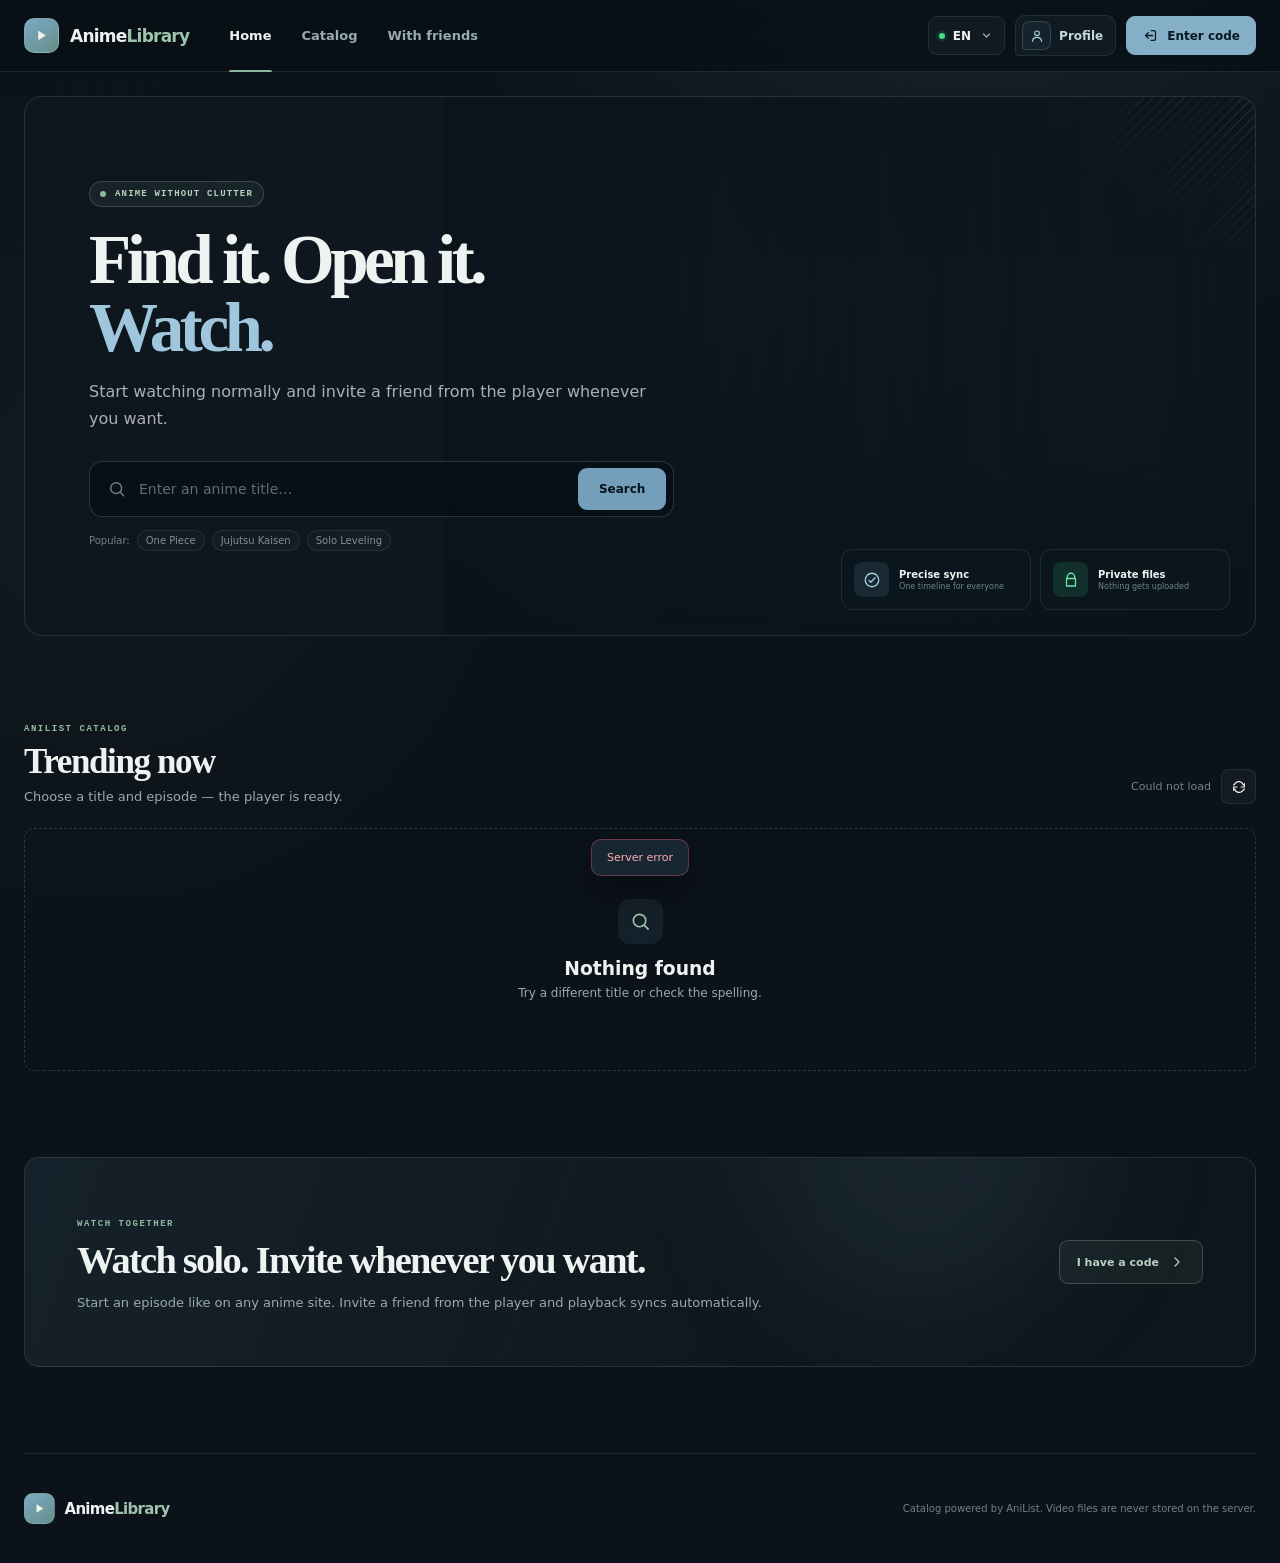
==== commit ff6c54a2: "Refactor header account button and avatar styles" ====
--- a/templates/index.html
+++ b/templates/index.html
@@ -142,10 +142,13 @@
       .header-join-button { padding: 0 15px; background: var(--yellow); color: #211605; border-color: var(--yellow); }
       .header-join-button:hover { background: #e4e0c9; border-color: #e4e0c9; transform: translateY(-1px); }
       .header-join-button svg { width: 17px; height: 17px; }
-      .header-account-button { height: 39px; padding: 0 12px; display: inline-flex; align-items: center; gap: 8px; border: 1px solid var(--line); border-radius: 5px; background: rgba(121, 169, 198, .07); color: #c6d9df; text-decoration: none; font-size: 12px; font-weight: 750; }
+      .header-account-button { height: 41px; padding: 0 12px 0 6px; display: inline-flex; align-items: center; gap: 8px; border: 1px solid var(--line); border-radius: 10px 10px 10px 4px; background: rgba(121, 169, 198, .055); color: #c6d9df; text-decoration: none; font-size: 12px; font-weight: 750; }
       .header-account-button { position: relative; }
       .header-notice { position: absolute; top: -6px; right: -6px; min-width: 18px; height: 18px; padding: 0 5px; display: grid; place-items: center; border: 2px solid #080d12; border-radius: 99px; background: #9bc8dc; color: #081116; font-size: 9px; font-weight: 900; }
-      .header-account-button svg { width: 17px; height: 17px; }
+      .account-avatar { width: 29px; height: 29px; flex: none; overflow: hidden; display: grid; place-items: center; border: 1px solid rgba(201,220,228,.18); border-radius: 8px 8px 8px 3px; background: #14232c; color: #a9cbd8; font-size: 9px; font-weight: 850; }
+      .account-avatar img { width: 100%; height: 100%; object-fit: cover; }
+      .account-avatar svg { width: 16px; height: 16px; }
+      .header-account-button > svg { width: 17px; height: 17px; }
       .language-menu {
         position: absolute;
         top: calc(100% + 9px);
@@ -783,7 +786,8 @@
         .brand-mark { width: 33px; height: 33px; }
         .language-button { min-width: 62px; }
         .header-account-button { width: 39px; padding: 0; justify-content: center; }
-        .header-account-button span { display: none; }
+        .header-account-button > span:not(.account-avatar) { display: none; }
+        .header-account-button .account-avatar { display: grid; }
         .header-join-button { width: 39px; padding: 0; }
         .header-join-button span { display: none; }
         .home-main { width: 100%; }
@@ -868,7 +872,7 @@
           </div>
 
           <a class="header-account-button" id="account-button" href="/profile">
-            <svg viewBox="0 0 24 24" fill="none" aria-hidden="true"><circle cx="12" cy="8" r="3.5" stroke="currentColor" stroke-width="1.7"/><path d="M5 20c.6-4 3-6 7-6s6.4 2 7 6" stroke="currentColor" stroke-width="1.7" stroke-linecap="round"/></svg>
+            <span class="account-avatar" id="header-account-avatar"><svg viewBox="0 0 24 24" fill="none" aria-hidden="true"><circle cx="12" cy="8" r="3.5" stroke="currentColor" stroke-width="1.7"/><path d="M5 20c.6-4 3-6 7-6s6.4 2 7 6" stroke="currentColor" stroke-width="1.7" stroke-linecap="round"/></svg></span>
             <span data-account-label data-i18n="profile">Профіль</span>
           </a>
 
@@ -1339,6 +1343,8 @@
         try {
           currentAccount = await api("/api/auth/me");
           document.querySelector("[data-account-label]").textContent = currentAccount.display_name;
+          const headerAvatar=document.querySelector("#header-account-avatar"); headerAvatar.replaceChildren();
+          if(currentAccount.avatar_url){const image=document.createElement("img");image.src=currentAccount.avatar_url;image.alt="";headerAvatar.append(image);}else headerAvatar.textContent=currentAccount.display_name.slice(0,2).toUpperCase();
           const profileData = await api("/api/profiles/me");
           profileData.entries.forEach((entry) => { libraryAnimeIds.add(entry.anime.id); if(entry.episode_number)progressByAnime.set(entry.anime.id,entry.episode_number); });
           try {
